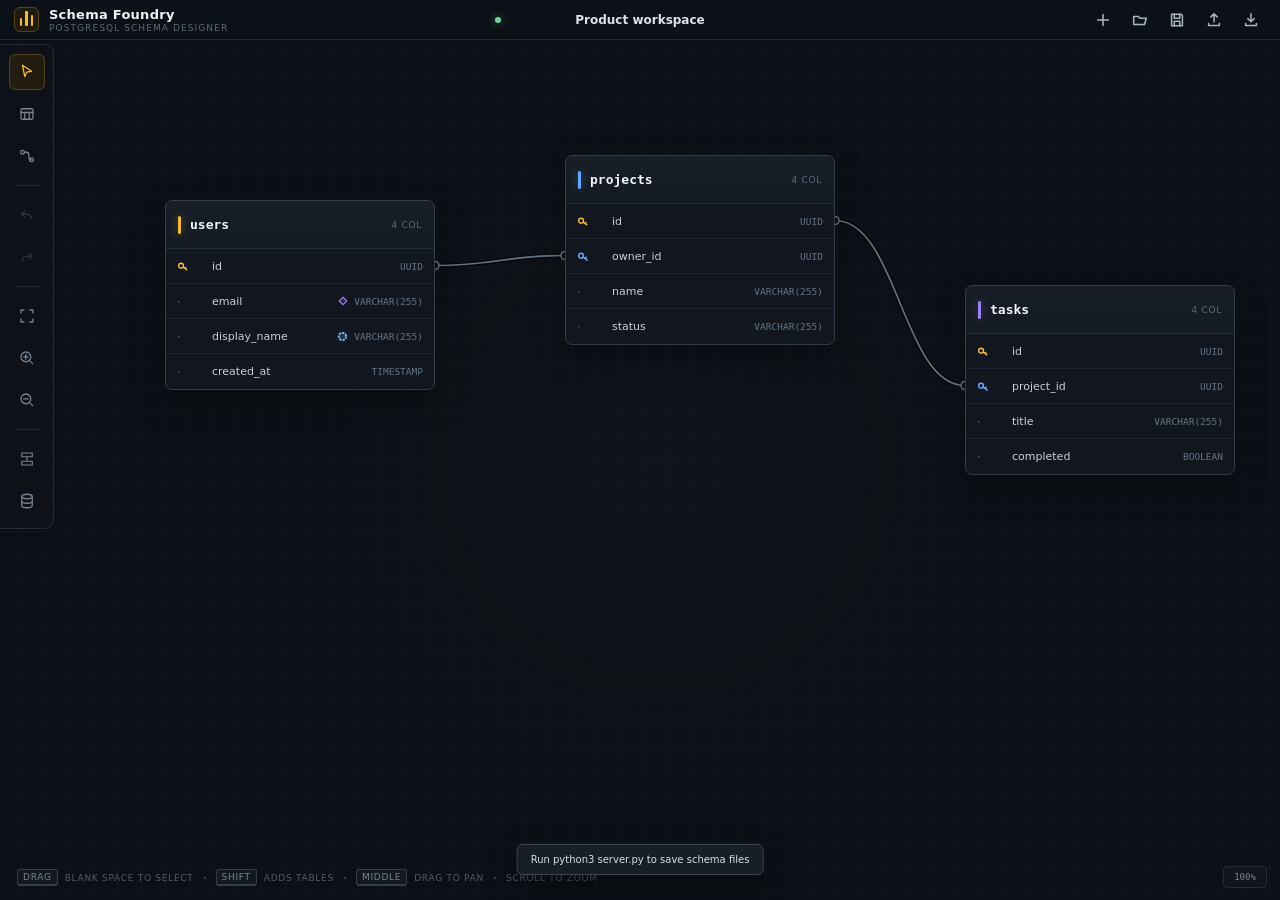
==== src/schema_foundry/web/index.html @ bc93dfc0 "Initial Schema Foundry release" ====
<!doctype html>
<html lang="en">
  <head>
    <meta charset="UTF-8" />
    <meta name="viewport" content="width=device-width, initial-scale=1.0" />
    <meta name="theme-color" content="#0d1117" />
    <title>Schema Foundry</title>
    <link rel="stylesheet" href="styles.css" />
  </head>
  <body class="app-hydrating">
    <div class="app-shell">
      <header class="topbar">
        <div class="topbar-leading">
          <div class="brand">
          <div class="brand-mark" aria-hidden="true">
            <span></span><span></span><span></span>
          </div>
          <div>
            <strong>Schema Foundry</strong>
            <span class="brand-subtitle">PostgreSQL schema designer</span>
          </div>
          </div>
        </div>

        <div class="project-title">
          <span class="status-dot" aria-hidden="true"></span>
          <input id="project-name" aria-label="Project name" value="Product workspace" />
          <span id="save-status">Loading files...</span>
        </div>

        <div class="top-actions">
          <button class="button button-ghost top-action-icon" id="new-design-button" type="button" data-tooltip="New design" data-tooltip-placement="bottom" aria-label="New design">
            <svg viewBox="0 0 20 20" aria-hidden="true"><path d="M10 4v12M4 10h12"/></svg>
          </button>
          <button class="button button-ghost top-action-icon" id="open-schema-button" type="button" data-tooltip="Open design" data-tooltip-placement="bottom" aria-label="Open design">
            <svg viewBox="0 0 20 20" aria-hidden="true"><path d="M3 6h5l2 2h7l-2 7H3Z"/></svg>
          </button>
          <button class="button button-ghost top-action-icon" id="save-schema-button" type="button" data-tooltip="Save design" data-tooltip-placement="bottom" aria-label="Save design">
            <svg viewBox="0 0 20 20" aria-hidden="true"><path d="M4 3.5h10.5L16 5v11.5H4Z"/><path d="M7 3.5V8h6V3.5M7 16.5v-5h6v5"/></svg>
          </button>
          <button class="button button-ghost top-action-icon" id="import-sql-button" type="button" data-tooltip="Upload SQL" data-tooltip-placement="bottom" aria-label="Upload SQL">
            <svg viewBox="0 0 20 20" aria-hidden="true"><path d="M10 12V3M6.5 6.5 10 3l3.5 3.5M4 14v2h12v-2"/></svg>
          </button>
          <details class="export-menu" id="export-menu">
            <summary class="button button-ghost top-action-icon" data-tooltip="Download design" data-tooltip-placement="bottom" aria-label="Download design">
              <svg viewBox="0 0 20 20" aria-hidden="true"><path d="M10 3v9M6.5 8.5 10 12l3.5-3.5M4 14v2h12v-2"/></svg>
            </summary>
            <div class="export-menu-options">
              <button id="export-json-button" type="button">Download JSON</button>
              <button id="export-sql-button" type="button">Download SQL</button>
            </div>
          </details>
        </div>
      </header>

      <main class="main-layout" id="main-layout">
        <aside class="tool-rail" aria-label="Diagram tools">
          <button class="rail-button active" id="select-tool" type="button" data-tooltip="Select and move" aria-label="Select and move">
            <svg viewBox="0 0 24 24" aria-hidden="true"><path d="m6 3 12 8-6.3 1.2L9 18Z" /></svg>
          </button>
          <button class="rail-button" id="add-table-button" type="button" data-tooltip="Add table" aria-label="Add table">
            <svg viewBox="0 0 24 24" aria-hidden="true"><rect x="4" y="5" width="16" height="14" rx="2"/><path d="M4 10h16M9 10v9M15 10v9"/></svg>
          </button>
          <button class="rail-button" id="relationship-tool" type="button" data-tooltip="Add relationship" aria-label="Add relationship">
            <svg viewBox="0 0 24 24" aria-hidden="true"><circle cx="6" cy="7" r="2.5"/><circle cx="18" cy="17" r="2.5"/><path d="M8.5 7h3a3 3 0 0 1 3 3v4a3 3 0 0 0 3 3"/></svg>
          </button>
          <div class="rail-divider"></div>
          <button class="rail-button" id="undo-button" type="button" data-tooltip="Undo (Ctrl/Cmd+Z)" aria-label="Undo" aria-keyshortcuts="Control+Z Meta+Z" disabled>
            <svg viewBox="0 0 24 24" aria-hidden="true"><path d="m9 7-4 4 4 4M5 11h7a6 6 0 0 1 6 6"/></svg>
          </button>
          <button class="rail-button" id="redo-button" type="button" data-tooltip="Redo (Ctrl/Cmd+Shift+Z)" aria-label="Redo" aria-keyshortcuts="Control+Shift+Z Meta+Shift+Z Control+Y Meta+Y" disabled>
            <svg viewBox="0 0 24 24" aria-hidden="true"><path d="m15 7 4 4-4 4M19 11h-7a6 6 0 0 0-6 6"/></svg>
          </button>
          <div class="rail-divider"></div>
          <button class="rail-button" id="fit-button" type="button" data-tooltip="Fit diagram" aria-label="Fit diagram">
            <svg viewBox="0 0 24 24" aria-hidden="true"><path d="M8 4H4v4M16 4h4v4M8 20H4v-4M16 20h4v-4"/></svg>
          </button>
          <button class="rail-button" id="zoom-in-button" type="button" data-tooltip="Zoom in" aria-label="Zoom in">
            <svg viewBox="0 0 24 24" aria-hidden="true"><circle cx="10.5" cy="10.5" r="6.5"/><path d="m15.5 15.5 4 4M10.5 7.5v6M7.5 10.5h6"/></svg>
          </button>
          <button class="rail-button" id="zoom-out-button" type="button" data-tooltip="Zoom out" aria-label="Zoom out">
            <svg viewBox="0 0 24 24" aria-hidden="true"><circle cx="10.5" cy="10.5" r="6.5"/><path d="m15.5 15.5 4 4M7.5 10.5h6"/></svg>
          </button>
          <div class="rail-divider"></div>
          <button class="rail-button" id="functions-button" type="button" data-tooltip="Manage functions" aria-label="Manage functions">
            <svg viewBox="0 0 24 24" aria-hidden="true"><path d="M5 4 19 4 19 9 5 9Z M5 15 19 15 19 20 5 20Z M12 9v6" stroke="currentColor" stroke-width="1.5" fill="none" stroke-linejoin="round"/></svg>
          </button>
          <button class="rail-button" id="postgres-button" type="button" data-tooltip="PostgreSQL sync" aria-label="PostgreSQL sync">
            <svg viewBox="0 0 24 24" aria-hidden="true"><ellipse cx="12" cy="6" rx="7" ry="3"/><path d="M5 6v6c0 1.7 3.1 3 7 3s7-1.3 7-3V6M5 12v6c0 1.7 3.1 3 7 3s7-1.3 7-3v-6"/></svg>
          </button>
        </aside>

        <section class="workspace" id="workspace" aria-label="Schema diagram canvas">
          <div class="canvas-grid"></div>
          <div class="selection-marquee" id="selection-marquee" hidden></div>
          <div class="relationship-banner" id="relationship-banner" hidden>
            <span class="banner-step">1</span>
            <span id="relationship-instruction">Select the foreign key column</span>
            <button id="cancel-relationship" type="button">Cancel</button>
          </div>
          <div class="database-drift-banner" id="database-drift-banner" hidden>
            <span class="status-dot" aria-hidden="true"></span>
            <span id="database-drift-message">PostgreSQL changed outside this design.</span>
            <button id="refresh-database-drift" type="button">Refresh design</button>
            <button id="dismiss-database-drift" type="button" aria-label="Dismiss database change notification">×</button>
          </div>
          <div class="stage" id="stage">
            <svg class="connections" id="connections" width="1" height="1" aria-hidden="true"></svg>
            <div id="tables-layer"></div>
          </div>
          <section class="table-data-panel" id="table-data-panel" aria-label="Table data and read-only SQL console" hidden>
            <section class="table-data-pane" id="table-data-pane">
              <header class="table-data-panel-head" id="table-data-panel-head">
                <button class="table-pane-heading" id="show-table-data-pane" type="button" aria-expanded="true">
                  <span class="eyebrow">Live PostgreSQL rows</span>
                  <strong id="table-data-panel-title">Table data</strong>
                </button>
                <div class="table-data-panel-actions">
                  <span id="table-data-count">0 rows</span>
                  <button id="refresh-table-data" data-action="refresh-table-data" type="button" data-tooltip="Refresh rows" aria-label="Refresh table rows">
                    <svg viewBox="0 0 20 20" aria-hidden="true"><path d="M15.5 7A6 6 0 1 0 16 12"/><path d="M15.5 3.5V7H12"/></svg>
                  </button>
                  <button id="maximize-table-data" type="button" data-tooltip="Maximize data tools" aria-label="Maximize data tools" aria-pressed="false">
                    <svg viewBox="0 0 20 20" aria-hidden="true"><path d="M8 4H4v4M12 4h4v4M12 16h4v-4M8 16H4v-4"/></svg>
                  </button>
                  <button id="minimize-table-data" type="button" data-tooltip="Minimize data tools" aria-label="Minimize data tools">
                    <svg class="minimize-data-icon" viewBox="0 0 20 20" aria-hidden="true"><path d="M5 10h10"/></svg>
                    <svg class="restore-inspector-icon" viewBox="0 0 20 20" aria-hidden="true"><path d="M14 3.5v13M11 7l-3 3 3 3"/></svg>
                  </button>
                </div>
              </header>
              <div class="table-data-pane-content" id="table-data-pane-content">
                <div class="table-data-warning" id="table-data-warning" hidden>No primary key; page order may change.</div>
                <div class="table-data-scroll" id="table-data-scroll" tabindex="0"></div>
              </div>
            </section>
            <section class="sql-console-pane" id="sql-console-pane">
              <button class="sql-console-bar" id="show-sql-console-pane" type="button" aria-expanded="false">
                <span><span class="eyebrow">Read-only workspace</span><strong>SQL console</strong></span>
                <span class="sql-console-bar-status" id="sql-console-status">SELECT · WITH · VALUES · TABLE · EXPLAIN</span>
              </button>
              <div class="sql-console-content" id="sql-console-content" hidden>
                <div class="sql-console-editor">
                  <textarea id="sql-console-input" spellcheck="false" aria-label="Read-only SQL query"></textarea>
                  <div class="sql-console-actions">
                    <span>Run with <kbd>Ctrl</kbd> + <kbd>Enter</kbd></span>
                    <button id="clear-sql-console" type="button">Clear</button>
                    <button class="button button-primary" id="run-sql-console" type="button">Run query</button>
                  </div>
                </div>
              </div>
            </section>
          </section>
          <div class="canvas-hint"><kbd>Drag</kbd> blank space to select <span></span> <kbd>Shift</kbd> adds tables <span></span> <kbd>Middle</kbd> drag to pan <span></span> Scroll to zoom</div>
          <div class="zoom-display" id="zoom-display">100%</div>
        </section>

        <aside class="inspector" id="inspector">
          <div class="inspector-empty" id="inspector-empty">
            <div class="empty-glyph">
              <svg viewBox="0 0 48 48" aria-hidden="true"><rect x="7" y="8" width="34" height="31" rx="4"/><path d="M7 18h34M17 18v21M30 18v21"/></svg>
            </div>
            <h2>Nothing selected</h2>
            <p>Select a table to edit its name, columns, keys, and constraints.</p>
            <dl class="schema-stats" id="schema-stats"></dl>
          </div>
          <div class="inspector-content" id="inspector-content" hidden></div>
        </aside>
      </main>
    </div>

    <dialog id="table-dialog">
      <form method="dialog" id="table-form">
        <div class="dialog-icon">
          <svg viewBox="0 0 24 24" aria-hidden="true"><rect x="4" y="5" width="16" height="14" rx="2"/><path d="M4 10h16M9 10v9M15 10v9"/></svg>
        </div>
        <div class="dialog-copy">
          <span class="eyebrow">New entity</span>
          <h2>Create a table</h2>
          <p>Give the table a unique, descriptive name.</p>
        </div>
        <label for="table-name-input">Table name</label>
        <input id="table-name-input" name="tableName" placeholder="e.g. invoices" autocomplete="off" required />
        <div class="dialog-actions">
          <button class="button button-ghost" value="cancel" type="button" id="cancel-table-dialog">Cancel</button>
          <button class="button button-primary" value="default" type="submit">Create table</button>
        </div>
      </form>
    </dialog>

    <dialog id="relationship-editor-dialog">
      <form method="dialog" id="relationship-editor-form" class="relationship-editor-form">
        <div class="dialog-copy relationship-editor-heading">
          <span class="eyebrow">Foreign key</span>
          <h2 id="relationship-editor-title">Edit relationship</h2>
          <p id="relationship-editor-tables"></p>
        </div>
        <label for="relationship-editor-name">Constraint name</label>
        <input id="relationship-editor-name" maxlength="63" autocomplete="off" required />
        <div class="relationship-pairs-heading">
          <span>Ordered column pairs</span>
          <span>Foreign key → referenced key</span>
        </div>
        <div id="relationship-editor-pairs" class="relationship-editor-pairs"></div>
        <button class="add-column relationship-add-pair" id="relationship-add-pair" type="button">+ Add column pair</button>
        <p class="relationship-editor-status" id="relationship-editor-status"></p>
        <div class="dialog-actions">
          <button class="button button-ghost" type="button" id="cancel-relationship-editor">Cancel</button>
          <button class="button button-danger push-left" type="button" id="delete-relationship-editor">Delete</button>
          <button class="button button-primary" type="submit">Save relationship</button>
        </div>
      </form>
    </dialog>

    <dialog id="schema-dialog" class="schema-dialog">
      <div class="schema-dialog-panel">
        <header class="schema-dialog-head">
          <div>
            <span class="eyebrow">Local workspace</span>
            <h2>Open a schema</h2>
            <p>Your schemas are stored as JSON files in the configured schema directory.</p>
          </div>
          <button class="dialog-close" id="close-schema-dialog" type="button" aria-label="Close">×</button>
        </header>
        <div class="schema-library" id="schema-library"></div>
        <footer class="schema-dialog-footer">
          <span id="schema-library-count"></span>
          <button class="button button-primary" id="new-schema-from-dialog" type="button">+ New schema</button>
        </footer>
      </div>
    </dialog>

    <dialog id="functions-dialog" class="schema-dialog">
      <div class="schema-dialog-panel functions-dialog-panel">
        <header class="schema-dialog-head">
          <div>
            <span class="eyebrow">Database functions</span>
            <h2>Functions</h2>
            <p>Define stored procedures and functions for this schema.</p>
          </div>
          <button class="dialog-close" id="close-functions-dialog" type="button" aria-label="Close">×</button>
        </header>
        <div class="functions-list" id="functions-list"></div>
        <footer class="schema-dialog-footer">
          <span id="functions-count"></span>
          <button class="button button-primary" id="add-function-button" type="button">+ Add function</button>
        </footer>
      </div>
    </dialog>

    <dialog id="function-editor-dialog">
      <form method="dialog" id="function-editor-form">
        <div class="dialog-icon">
          <svg viewBox="0 0 24 24" aria-hidden="true"><path d="M5 4h14v5H5ZM5 15h14v5H5ZM12 9v6" stroke="currentColor" stroke-width="1.5" fill="none"/></svg>
        </div>
        <div class="dialog-copy">
          <span class="eyebrow">Edit function</span>
          <h2 id="function-editor-title">New function</h2>
        </div>
        <label for="function-definition-input">Function body (raw SQL)</label>
        <textarea id="function-definition-input" name="functionDefinition" placeholder="CREATE OR REPLACE FUNCTION&#10;  your_function_name(param1 TYPE, ...)&#10;RETURNS TYPE&#10;LANGUAGE plpgsql&#10;AS $$&#10;BEGIN&#10;  -- your logic&#10;END;&#10;$$;" rows="16" required></textarea>
        <div class="dialog-actions">
          <button class="button button-ghost" value="cancel" type="button" id="cancel-function-editor">Cancel</button>
          <button class="button button-danger" value="delete" type="button" id="delete-function-button" style="margin-right:auto">Delete</button>
          <button class="button button-primary" value="default" type="submit">Save function</button>
        </div>
      </form>
    </dialog>

    <dialog id="postgres-dialog" class="schema-dialog">
      <div class="schema-dialog-panel postgres-dialog-panel">
        <header class="schema-dialog-head">
          <div>
            <span class="eyebrow">Live database</span>
            <h2>PostgreSQL</h2>
            <p>Import a namespace, review changes, then apply them transactionally.</p>
          </div>
          <button class="dialog-close" id="close-postgres-dialog" type="button" aria-label="Close">×</button>
        </header>
        <div class="postgres-status" id="postgres-status" hidden></div>
        <div class="postgres-profiles" id="postgres-profiles-list"></div>
        <div class="postgres-target">
          <label for="postgres-namespace-select">PostgreSQL namespace</label>
          <select id="postgres-namespace-select" disabled><option value="">Select a connection first</option></select>
          <button class="button button-ghost" id="postgres-refresh-button" type="button" disabled>Refresh</button>
        </div>
        <div class="postgres-catalog-summary" id="postgres-catalog-summary" hidden></div>
        <footer class="postgres-dialog-footer">
          <button class="button button-ghost" id="add-postgres-profile-button" type="button">+ Connection</button>
          <div>
            <button class="button button-ghost" id="postgres-objects-button" type="button" disabled>Objects</button>
            <button class="button button-ghost" id="postgres-import-button" type="button" disabled>Import</button>
            <button class="button button-primary" id="postgres-preview-button" type="button" disabled>Preview migration</button>
          </div>
        </footer>
      </div>
    </dialog>

    <dialog id="postgres-profile-dialog">
      <form method="dialog" id="postgres-profile-form" class="postgres-profile-form">
        <div class="dialog-copy postgres-form-title">
          <span class="eyebrow">Server-side profile</span>
          <h2 id="postgres-profile-title">New connection</h2>
          <p>Credentials are stored locally with owner-only permissions and never returned to the browser.</p>
        </div>
        <label for="postgres-profile-name">Profile name</label>
        <input id="postgres-profile-name" autocomplete="off" required placeholder="Development" />
        <div class="postgres-form-row">
          <label>Host<input id="postgres-profile-host" autocomplete="off" required value="127.0.0.1" /></label>
          <label>Port<input id="postgres-profile-port" type="number" min="1" max="65535" required value="5432" /></label>
        </div>
        <div class="postgres-form-row">
          <label>Database<input id="postgres-profile-database" autocomplete="off" required /></label>
          <label>User<input id="postgres-profile-user" autocomplete="username" required /></label>
        </div>
        <label for="postgres-profile-password">Password</label>
        <input id="postgres-profile-password" type="password" autocomplete="current-password" placeholder="Leave blank to keep the stored password" />
        <div class="postgres-form-row">
          <label>SSL mode<select id="postgres-profile-sslmode"><option>prefer</option><option>require</option><option>verify-ca</option><option>verify-full</option><option>disable</option><option>allow</option></select></label>
          <label>Timeout (seconds)<input id="postgres-profile-timeout" type="number" min="1" max="120" value="10" /></label>
        </div>
        <div class="postgres-status" id="postgres-profile-status" hidden></div>
        <div class="dialog-actions">
          <button class="button button-ghost" type="button" id="cancel-postgres-profile">Cancel</button>
          <button class="button button-ghost" type="button" id="test-postgres-profile">Save &amp; test</button>
          <button class="button button-primary" type="submit">Save connection</button>
        </div>
      </form>
    </dialog>

    <dialog id="database-objects-dialog" class="schema-dialog">
      <div class="schema-dialog-panel functions-dialog-panel">
        <header class="schema-dialog-head">
          <div>
            <span class="eyebrow">PostgreSQL definitions</span>
            <h2>Database objects</h2>
            <p>Manage checks, indexes, views, and triggers as reviewed SQL definitions.</p>
          </div>
          <button class="dialog-close" id="close-database-objects" type="button" aria-label="Close">×</button>
        </header>
        <div class="database-objects-list" id="database-objects-list"></div>
        <footer class="schema-dialog-footer">
          <span id="database-objects-count"></span>
          <button class="button button-primary" id="add-database-object" type="button">+ Add object</button>
        </footer>
      </div>
    </dialog>

    <dialog id="database-object-editor-dialog">
      <form method="dialog" id="database-object-editor-form" class="database-object-editor-form">
        <div class="dialog-copy postgres-form-title">
          <span class="eyebrow">Raw PostgreSQL definition</span>
          <h2 id="database-object-editor-title">New object</h2>
        </div>
        <div class="postgres-form-row">
          <label>Object type<select id="database-object-type"><option value="check">Check constraint</option><option value="index">Index</option><option value="view">View</option><option value="materialized-view">Materialized view</option><option value="trigger">Trigger</option></select></label>
          <label>Table<select id="database-object-table"></select></label>
        </div>
        <label for="database-object-name">Object name</label>
        <input id="database-object-name" required autocomplete="off" />
        <label for="database-object-definition">SQL definition</label>
        <textarea id="database-object-definition" rows="14" wrap="soft" required spellcheck="false"></textarea>
        <div class="dialog-actions">
          <button class="button button-ghost" type="button" id="cancel-database-object">Cancel</button>
          <button class="button button-danger push-left" type="button" id="delete-database-object">Delete</button>
          <button class="button button-primary" type="submit">Save object</button>
        </div>
      </form>
    </dialog>

    <dialog id="migration-dialog" class="schema-dialog">
      <div class="schema-dialog-panel migration-dialog-panel">
        <header class="schema-dialog-head">
          <div>
            <span class="eyebrow">Reviewed database change</span>
            <h2>Migration preview</h2>
            <p id="migration-target"></p>
          </div>
          <button class="dialog-close" id="close-migration-dialog" type="button" aria-label="Close">×</button>
        </header>
        <div class="migration-summary" id="migration-summary"></div>
        <div class="migration-warnings" id="migration-warnings" hidden></div>
        <textarea class="migration-sql" id="migration-sql" readonly spellcheck="false"></textarea>
        <label class="destructive-confirmation" id="destructive-confirmation" hidden><input id="confirm-destructive" type="checkbox" /> I reviewed and approve destructive operations</label>
        <footer class="postgres-dialog-footer">
          <label class="check-option"><input id="include-destructive" type="checkbox" /> Include destructive changes</label>
          <div>
            <button class="button button-ghost" id="refresh-migration-preview" type="button">Refresh</button>
            <button class="button button-primary" id="apply-migration" type="button">Apply migration</button>
          </div>
        </footer>
      </div>
    </dialog>

    <input id="sql-file-input" type="file" accept=".sql,text/sql,application/sql,text/plain" hidden />
    <div class="object-icon-menu" id="object-icon-menu" role="menu" hidden></div>
    <div class="app-tooltip" id="app-tooltip" role="tooltip" hidden></div>
    <div class="toast" id="toast" role="status" aria-live="polite"></div>
    <script src="app.js"></script>
  </body>
</html>
---- src/schema_foundry/web/styles.css ----
:root {
  color-scheme: dark;
  --bg: #0b0e13;
  --panel: #11151c;
  --panel-2: #151a22;
  --line: #252c37;
  --line-strong: #343d4b;
  --text: #eef2f6;
  --muted: #8792a2;
  --faint: #5d6878;
  --accent: #f4b942;
  --accent-bright: #ffd36a;
  --accent-ink: #211703;
  --danger: #f36b74;
  --blue: #65a9ff;
  --card-width: 270px;
  --pane-header-height: 48px;
  font-family: Inter, ui-sans-serif, system-ui, -apple-system, BlinkMacSystemFont, "Segoe UI", sans-serif;
}

* { box-sizing: border-box; }

html, body { height: 100%; margin: 0; overflow: hidden; }

body { background: var(--bg); color: var(--text); }

button, input, select { font: inherit; }
button { color: inherit; }

.app-shell { display: grid; grid-template-rows: 40px minmax(0, 1fr); height: 100%; }

.topbar {
  position: relative;
  z-index: 20;
  display: grid;
  grid-template-columns: minmax(0, 1fr) minmax(180px, 300px) minmax(0, 1fr);
  gap: 14px;
  align-items: center;
  border-bottom: 1px solid var(--line);
  background: rgba(13, 17, 23, .96);
  padding: 0 14px;
}

.brand { display: flex; min-width: 0; align-items: center; justify-self: start; gap: 10px; }
.topbar-leading { display: flex; min-width: 0; align-items: center; justify-self: start; }
.brand strong { display: block; font-size: 13px; letter-spacing: .02em; }
.brand-subtitle { display: block; margin-top: 1px; color: var(--faint); font-size: 9px; text-transform: uppercase; letter-spacing: .12em; }
.brand-mark { display: flex; align-items: end; gap: 3px; width: 25px; height: 25px; padding: 5px; border: 1px solid #55441f; background: #211b0f; border-radius: 6px; }
.brand-mark span { display: block; width: 4px; background: var(--accent); border-radius: 1px; }
.brand-mark span:nth-child(1) { height: 8px; }
.brand-mark span:nth-child(2) { height: 15px; }
.brand-mark span:nth-child(3) { height: 11px; }

.project-title { position: relative; justify-self: stretch; display: flex; min-width: 0; max-width: 100%; align-items: center; justify-content: center; overflow: hidden; }
.project-title input { width: 100%; min-width: 70px; max-width: 100%; padding: 4px 7px; color: #dce3ea; text-align: center; border: 1px solid transparent; border-radius: 5px; background: transparent; font-size: 12px; font-weight: 650; }
.project-title input:hover, .project-title input:focus { outline: 0; border-color: var(--line-strong); background: var(--panel-2); }
.project-title > .status-dot { position: absolute; left: 5px; z-index: 1; }
.project-title #save-status { display: none; }
.status-dot { width: 6px; height: 6px; border-radius: 50%; background: #71d49a; box-shadow: 0 0 8px rgba(113, 212, 154, .5); }

.top-actions { display: flex; min-width: 0; justify-self: end; justify-content: flex-end; gap: 6px; white-space: nowrap; }
.button { min-height: 30px; padding: 0 11px; border-radius: 6px; border: 1px solid var(--line-strong); background: var(--panel-2); font-size: 11px; font-weight: 650; cursor: pointer; transition: border-color .15s, background .15s, transform .15s; }
.button:hover { border-color: #505b6a; background: #1a2029; }
.button:active { transform: translateY(1px); }
.button:disabled { opacity: .4; cursor: not-allowed; transform: none; }
.button-primary { color: var(--accent-ink); border-color: var(--accent); background: var(--accent); }
.button-primary:hover { border-color: var(--accent-bright); background: var(--accent-bright); }
.button-ghost { background: transparent; }
.top-action-icon { display: grid; place-items: center; width: 31px; min-width: 31px; height: 31px; min-height: 31px; padding: 0; color: #aab4c1; border-color: transparent; }
.top-action-icon:hover { color: var(--text); border-color: var(--line-strong); }
.top-action-icon svg { width: 18px; fill: none; stroke: currentColor; stroke-width: 1.7; stroke-linecap: round; stroke-linejoin: round; }
.export-menu { position: relative; }
.export-menu[open] summary { color: var(--accent); border-color: #55451f; background: #231d11; }
.export-menu summary { list-style: none; }
.export-menu summary::-webkit-details-marker { display: none; }
.export-menu-options { position: absolute; z-index: 60; top: calc(100% + 7px); right: 0; display: grid; width: 132px; overflow: hidden; padding: 4px; border: 1px solid var(--line-strong); border-radius: 6px; background: #151a22; box-shadow: 0 14px 36px rgba(0, 0, 0, .48); }
.export-menu:not([open]) .export-menu-options { display: none; }
.export-menu-options button { padding: 8px 9px; border: 0; border-radius: 4px; color: #cbd3dd; text-align: left; background: transparent; font-size: 10px; cursor: pointer; }
.export-menu-options button:hover, .export-menu-options button:focus-visible { outline: 0; color: var(--accent); background: #211b0f; }

.main-layout { position: relative; min-height: 0; overflow: hidden; }
.main-layout.inspector-collapsed .inspector { visibility: hidden; opacity: 0; pointer-events: none; transform: translate3d(100%, 0, 0); transition: visibility 0s .26s, opacity .22s ease-out, transform .26s cubic-bezier(.22, 1, .36, 1); }

.tool-rail { position: absolute; z-index: 10; top: 0; left: 0; display: flex; width: 54px; flex-direction: column; align-items: center; gap: 6px; margin-top: 4px; padding: 9px 0; border: 1px solid var(--line); border-left: 0; border-radius: 0 9px 9px 0; background: #0e1218; }
.rail-button { position: relative; display: grid; place-items: center; width: 36px; height: 36px; padding: 0; border: 1px solid transparent; border-radius: 6px; background: transparent; cursor: pointer; color: #778393; }
.rail-button svg { width: 18px; fill: none; stroke: currentColor; stroke-width: 1.7; stroke-linecap: round; stroke-linejoin: round; }
.rail-button:hover { color: var(--text); background: var(--panel-2); }
.rail-button.active { color: var(--accent); border-color: #55451f; background: #231d11; }
.rail-button:disabled { opacity: .3; cursor: not-allowed; }
.rail-button:disabled:hover { color: #778393; background: transparent; }
.rail-divider { width: 24px; height: 1px; margin: 5px 0; background: var(--line); }

.app-tooltip { position: fixed; z-index: 1000; width: max-content; max-width: min(260px, calc(100vw - 16px)); padding: 5px 8px; pointer-events: none; opacity: 0; border: 1px solid var(--line); border-radius: 4px; color: #cdd5df; background: #171c24; box-shadow: 0 5px 16px rgba(0, 0, 0, .28); font-size: 10px; line-height: 1.35; white-space: normal; transition: opacity .15s, transform .15s; }
.app-tooltip[data-placement="right"] { transform: translateX(-4px); }
.app-tooltip[data-placement="left"] { transform: translateX(4px); }
.app-tooltip[data-placement="top"] { transform: translateY(4px); }
.app-tooltip[data-placement="bottom"] { transform: translateY(-4px); }
.app-tooltip.visible { opacity: 1; transform: translate(0); }
.app-tooltip[hidden] { display: none; }

.workspace { position: absolute; inset: 0; overflow: hidden; background: #0c1016; cursor: default; touch-action: none; }
.workspace.panning { cursor: grabbing; }
.workspace.selecting { cursor: crosshair; }
.selection-marquee { position: absolute; z-index: 9; pointer-events: none; border: 1px solid rgba(101, 169, 255, .9); border-radius: 3px; background: rgba(101, 169, 255, .12); box-shadow: 0 0 0 1px rgba(101, 169, 255, .08) inset, 0 0 18px rgba(101, 169, 255, .1); }
.selection-marquee[hidden] { display: none; }
.workspace.relation-mode .table-column { cursor: crosshair; }
.canvas-grid { position: absolute; inset: 0; pointer-events: none; background-image: linear-gradient(rgba(91, 106, 124, .065) 1px, transparent 1px), linear-gradient(90deg, rgba(91, 106, 124, .065) 1px, transparent 1px), radial-gradient(circle at 48% 45%, rgba(48, 64, 82, .08), transparent 42%); background-size: 24px 24px, 24px 24px, 100% 100%; }
.stage { position: absolute; width: 1px; height: 1px; overflow: visible; transform-origin: 0 0; will-change: transform; }
.connections { position: absolute; inset: 0; overflow: visible; pointer-events: none; }
.workspace.panning .connections { visibility: hidden; }
.workspace.zooming .connections { visibility: hidden; }
.workspace.table-dragging .connections { opacity: .16; }
.connection-shadow { fill: none; stroke: #080a0e; stroke-width: 5; }
.connection-hit { fill: none; stroke: transparent; stroke-width: 14; pointer-events: stroke; cursor: context-menu; vector-effect: non-scaling-stroke; }
.connection-line { fill: none; stroke: #667383; stroke-width: 1.6; transition: stroke .15s, stroke-width .15s; }
.connection-hit:hover + .connection-line { stroke: #8a96a5; stroke-width: 2; filter: none; }
.connection-line.selected { stroke: var(--accent); stroke-width: 2.4; filter: drop-shadow(0 0 3px rgba(244, 185, 66, .45)); }
.connection-dot { fill: #0c1016; stroke: #667383; stroke-width: 1.6; transition: fill .15s, stroke .15s; }
.connection-dot.selected { fill: #30230b; stroke: var(--accent); stroke-width: 2; }

.table-card { position: absolute; width: var(--card-width); border: 1px solid #343c48; border-radius: 7px; background: #12171f; box-shadow: 0 14px 32px rgba(0, 0, 0, .28), 0 1px 0 rgba(255,255,255,.025) inset; overflow: hidden; user-select: none; transition: border-color .15s, box-shadow .15s; }
.table-card.dragging { z-index: 8; will-change: transform; box-shadow: 0 8px 18px rgba(0, 0, 0, .2); }
.table-card:hover { border-color: #46515f; }
.table-card.selected { border-color: var(--table-color, var(--accent)); box-shadow: 0 0 0 1px color-mix(in srgb, var(--table-color, var(--accent)) 28%, transparent), 0 18px 38px rgba(0,0,0,.34); }
.table-header { display: flex; align-items: center; gap: 9px; min-height: 48px; padding: 0 12px; border-bottom: 1px solid var(--line); background: linear-gradient(180deg, #181e27, #141a22); cursor: grab; }
.table-header:active { cursor: grabbing; }
.table-accent { width: 3px; height: 18px; border-radius: 2px; background: var(--table-color, var(--accent)); box-shadow: 0 0 10px color-mix(in srgb, var(--table-color, var(--accent)) 45%, transparent); }
.table-name { min-width: 0; flex: 1; color: #f2f4f7; font-family: ui-monospace, SFMono-Regular, Menlo, Consolas, monospace; font-size: 13px; font-weight: 700; overflow: hidden; text-overflow: ellipsis; white-space: nowrap; }
.table-count { color: var(--faint); font-size: 9px; text-transform: uppercase; letter-spacing: .08em; }
.table-column { position: relative; display: grid; grid-template-columns: 32px minmax(0, 1fr) auto auto; align-items: center; column-gap: 3px; min-height: 35px; padding: 0 11px; border-bottom: 1px solid #1e252e; font-size: 11px; }
.table-column:last-child { border-bottom: 0; }
.table-column:hover { background: #171d25; }
.table-column.relation-source { background: #2a2415; box-shadow: inset 3px 0 var(--accent); }
.key-badge { display: flex; align-items: center; gap: 1px; width: 32px; height: 16px; color: #687585; }
.key-badge svg { width: 13px; fill: none; stroke: currentColor; stroke-width: 1.7; }
.key-badge.primary { color: var(--accent); }
.column-name { min-width: 0; color: #c8d0da; overflow: hidden; text-overflow: ellipsis; white-space: nowrap; }
.column-constraints { display: flex; align-items: center; gap: 2px; min-width: 0; }
.constraint-icon { width: 10px; height: 10px; fill: none; stroke-width: 1.35; }
.nullable-icon { width: 11px; height: 11px; fill: rgba(101, 169, 255, .12); stroke: #9ac5ff; stroke-width: 1.8; stroke-dasharray: 2.4 1.2; filter: drop-shadow(0 0 2px rgba(101, 169, 255, .35)); }
.unique-icon { fill: rgba(155, 130, 244, .13); stroke: #9b82f4; }
.check-constraint-icon { display: inline-flex; align-items: center; gap: 1px; color: #59c894; }
.check-constraint-icon .constraint-icon { display: block; width: 11px; height: 11px; fill: rgba(89, 200, 148, .08); stroke: currentColor; stroke-width: 1.35; stroke-linecap: round; stroke-linejoin: round; }
.check-multi-count { color: #59c894; font-size: 7px; font-weight: 600; line-height: 1; }
.foreign-key-icon, .composite-foreign-key-icon { position: relative; display: inline-flex; align-items: center; }
.foreign-key-icon { color: #65a9ff; }
.composite-foreign-key-icon { color: #9b82f4; }
.foreign-key-icon .constraint-icon, .composite-foreign-key-icon .constraint-icon { display: block; width: 13px; height: 13px; fill: none; stroke: currentColor; stroke-width: 1.7; stroke-linecap: round; stroke-linejoin: round; }
.composite-foreign-key-icon .constraint-icon { width: 17px; height: 14px; }
.foreign-key-count { position: absolute; top: -4px; right: -3px; padding: 0 1px; border-radius: 2px; color: currentColor; background: #12171f; font-size: 6px; font-weight: 700; line-height: 1; }
.database-object-icon { cursor: context-menu; }
.column-type { margin-left: 3px; color: #667384; font-family: ui-monospace, SFMono-Regular, Menlo, monospace; font-size: 9.5px; text-transform: uppercase; }
.column-port { position: absolute; right: -5px; width: 9px; height: 9px; border: 2px solid #12171f; border-radius: 50%; background: #586575; opacity: 0; transition: opacity .15s, background .15s; }
.table-column:hover .column-port, .relation-mode .column-port { opacity: 1; }
.relation-mode .table-column:hover .column-port { background: var(--accent); }

.relationship-banner { position: absolute; z-index: 12; top: 18px; left: 50%; display: flex; align-items: center; gap: 10px; transform: translateX(-50%); padding: 8px 9px 8px 10px; border: 1px solid #5d4a21; border-radius: 7px; background: rgba(32, 27, 17, .96); box-shadow: 0 12px 32px rgba(0,0,0,.35); color: #e8e0d0; font-size: 11px; }
.relationship-banner[hidden] { display: none; }
.banner-step { display: grid; place-items: center; width: 20px; height: 20px; border-radius: 50%; color: var(--accent-ink); background: var(--accent); font-weight: 800; }
.relationship-banner button { margin-left: 6px; padding: 4px 7px; border: 0; border-radius: 4px; color: #aeb7c2; background: #30343a; font-size: 10px; cursor: pointer; }
.database-drift-banner { position: absolute; z-index: 11; top: 18px; right: 18px; display: flex; align-items: center; gap: 9px; max-width: calc(100% - 36px); padding: 8px 9px 8px 11px; border: 1px solid #315a78; border-radius: 7px; color: #b9d8ef; background: rgba(15, 30, 42, .96); box-shadow: 0 12px 32px rgba(0,0,0,.35); font-size: 10px; }
.database-drift-banner[hidden] { display: none; }
.database-drift-banner .status-dot { background: var(--blue); box-shadow: 0 0 8px rgba(101, 169, 255, .55); }
.database-drift-banner button { padding: 4px 7px; border: 1px solid #3d6078; border-radius: 4px; color: #cbe6f8; background: #172c3a; font-size: 9px; cursor: pointer; }
.database-drift-banner button:last-child { padding: 1px 5px; border: 0; color: #7494aa; background: transparent; font-size: 15px; }
.canvas-hint { position: absolute; left: 17px; bottom: 14px; display: flex; align-items: center; gap: 7px; color: #505b69; font-size: 9px; text-transform: uppercase; letter-spacing: .08em; }
.canvas-hint kbd { padding: 2px 5px; border: 1px solid #343c47; border-bottom-width: 2px; border-radius: 3px; color: #788493; background: #141920; font-family: inherit; }
.canvas-hint span { width: 2px; height: 2px; margin: 0 3px; border-radius: 50%; background: #46515e; }
.zoom-display { position: absolute; right: 13px; bottom: 12px; min-width: 44px; padding: 5px 7px; border: 1px solid var(--line); border-radius: 4px; color: #7c8795; background: rgba(17, 21, 28, .9); text-align: center; font: 9px ui-monospace, monospace; }

.inspector { position: absolute; z-index: 20; top: 4px; right: 0; width: 340px; height: calc(100% - 11px); min-width: 0; overflow-x: hidden; overflow-y: auto; visibility: visible; opacity: 1; transform: translate3d(0, 0, 0); border: 1px solid var(--line); border-right: 0; border-radius: 9px 0 0 9px; background: #10141a; box-shadow: -18px 0 40px rgba(0, 0, 0, .28); transition: width .3s cubic-bezier(.22, 1, .36, 1), height .3s cubic-bezier(.22, 1, .36, 1), visibility 0s, opacity .22s ease-out, transform .26s cubic-bezier(.22, 1, .36, 1); }
.app-hydrating .inspector { visibility: hidden; opacity: 0; transform: translate3d(100%, 0, 0); transition: none; }
.inspector { scrollbar-width: thin; scrollbar-color: #46515f #0d1218; scrollbar-gutter: stable; }
.inspector::-webkit-scrollbar { width: 8px; }
.inspector::-webkit-scrollbar-track { background: #0d1218; }
.inspector::-webkit-scrollbar-thumb { min-height: 32px; border: 2px solid #0d1218; border-radius: 999px; background: #46515f; }
.inspector::-webkit-scrollbar-thumb:hover { background: #596676; }
.inspector::-webkit-scrollbar-button:single-button { display: block; width: 8px; height: 8px; background-color: #0d1218; background-position: center; background-repeat: no-repeat; background-size: 5px 5px; }
.inspector::-webkit-scrollbar-button:single-button:vertical:decrement { background-image: url("data:image/svg+xml,%3Csvg xmlns='http://www.w3.org/2000/svg' viewBox='0 0 8 8'%3E%3Cpath d='m1.5 5.5 2.5-3 2.5 3' fill='none' stroke='%236f7a88' stroke-width='1.3' stroke-linecap='round' stroke-linejoin='round'/%3E%3C/svg%3E"); }
.inspector::-webkit-scrollbar-button:single-button:vertical:increment { background-image: url("data:image/svg+xml,%3Csvg xmlns='http://www.w3.org/2000/svg' viewBox='0 0 8 8'%3E%3Cpath d='m1.5 2.5 2.5 3 2.5-3' fill='none' stroke='%236f7a88' stroke-width='1.3' stroke-linecap='round' stroke-linejoin='round'/%3E%3C/svg%3E"); }
.main-layout.data-view-maximized .inspector, .main-layout.inspector-dismissed .inspector { visibility: hidden; opacity: 0; pointer-events: none; transform: translate3d(100%, 0, 0); transition: visibility 0s .26s, opacity .22s ease-out, transform .26s cubic-bezier(.22, 1, .36, 1); }
.main-layout.inspector-content-collapsed .inspector { height: calc(var(--pane-header-height) + 2px); overflow-x: hidden; overflow-y: scroll; scrollbar-color: transparent transparent; }
.main-layout.inspector-content-collapsed .inspector::-webkit-scrollbar-track, .main-layout.inspector-content-collapsed .inspector::-webkit-scrollbar-thumb, .main-layout.inspector-content-collapsed .inspector::-webkit-scrollbar-button { border-color: transparent; background-color: transparent; background-image: none; }
.main-layout.inspector-content-collapsed .inspector:hover, .main-layout.inspector-content-collapsed .inspector:focus-within { scrollbar-color: transparent #171d25; }
.main-layout.inspector-content-collapsed .inspector:hover .inspector-head, .main-layout.inspector-content-collapsed .inspector:focus-within .inspector-head { background: #171d25; }
.main-layout.inspector-content-collapsed .inspector:hover::-webkit-scrollbar-track, .main-layout.inspector-content-collapsed .inspector:hover::-webkit-scrollbar-button, .main-layout.inspector-content-collapsed .inspector:focus-within::-webkit-scrollbar-track, .main-layout.inspector-content-collapsed .inspector:focus-within::-webkit-scrollbar-button { background-color: #171d25; }
.main-layout.inspector-content-expanding .inspector { overflow: hidden; }
.inspector-empty, .inspector-content { opacity: 1; transition: opacity .14s ease; }
.inspector-empty { padding: 44px 25px; text-align: center; }
.empty-glyph { display: grid; place-items: center; width: 58px; height: 58px; margin: 0 auto 17px; border: 1px solid #2a323e; border-radius: 15px; color: #515e6d; background: #151a21; }
.empty-glyph svg { width: 30px; fill: none; stroke: currentColor; stroke-width: 1.5; }
.inspector h2 { margin: 0; color: #dce2e9; font-size: 14px; }
.inspector-empty p { max-width: 230px; margin: 9px auto 26px; color: #687484; font-size: 11px; line-height: 1.55; }
.schema-stats { display: grid; grid-template-columns: repeat(4, 1fr); margin: 0; padding: 14px 0; border-top: 1px solid var(--line); border-bottom: 1px solid var(--line); }
.schema-stats div { border-right: 1px solid var(--line); }
.schema-stats div:last-child { border: 0; }
.schema-stats dt { color: #566170; font-size: 8px; text-transform: uppercase; letter-spacing: .1em; }
.schema-stats dd { margin: 5px 0 0; color: #c2cad4; font: 15px ui-monospace, monospace; }

.inspector-content { min-width: 0; padding-bottom: 24px; }
.inspector-head { position: sticky; z-index: 6; top: 0; display: grid; grid-template-columns: minmax(0, 1fr) auto; grid-template-rows: auto auto; align-content: center; gap: 1px 9px; width: 100%; min-width: 0; height: var(--pane-header-height); padding: 5px 10px 5px 14px; border-bottom: 1px solid var(--line); background: #10141a; box-shadow: 0 7px 14px rgba(7, 10, 14, .18); cursor: pointer; transition: background .15s, box-shadow .15s; }
.inspector-head:hover, .inspector-head:focus-within { background: #171d25; }
.inspector-head-toggle { position: absolute; z-index: 0; inset: 0; padding: 0; border: 0; outline: 0; background: transparent; cursor: pointer; }
.inspector-head:has(.inspector-head-toggle:focus-visible) { box-shadow: inset 0 0 0 1px #80682e; }
.inspector-head-top, .inspector-head h2 { position: relative; z-index: 1; }
.inspector-head-top { display: contents; }
.inspector-head-top .eyebrow { grid-column: 1; grid-row: 1; min-width: 0; margin: 0; }
.eyebrow { display: block; margin-bottom: 6px; color: var(--faint); font-size: 8px; font-weight: 750; text-transform: uppercase; letter-spacing: .16em; }
.inspector-head h2 { grid-column: 1; grid-row: 2; max-width: 100%; overflow: hidden; font-family: ui-monospace, monospace; font-size: 13px; line-height: 1.15; text-overflow: ellipsis; white-space: nowrap; }
.inspector-head-actions { position: relative; z-index: 2; grid-column: 2; grid-row: 1 / 3; align-self: center; display: flex; flex: 0 0 auto; gap: 4px; pointer-events: auto; }
.inspector-body { opacity: 1; transform: translate3d(0, 0, 0); transition: visibility 0s, opacity .16s ease, transform .26s cubic-bezier(.22, 1, .36, 1); }
.main-layout.inspector-content-collapsed .inspector-body { visibility: hidden; opacity: 0; pointer-events: none; transform: translate3d(0, -6px, 0); transition: visibility 0s .18s, opacity .16s ease, transform .22s ease; }
.multi-selection-notice { display: flex; align-items: center; justify-content: space-between; gap: 12px; padding: 10px 20px; border-bottom: 1px solid #55451f; color: #d8c99e; background: #1d1910; }
.multi-selection-notice strong { color: var(--accent); font-size: 10px; }
.multi-selection-notice span { color: #887b5c; font-size: 9px; text-align: right; }
.icon-button { display: grid; place-items: center; width: 27px; height: 27px; padding: 0; border: 1px solid var(--line); border-radius: 5px; color: #747f8e; background: transparent; cursor: pointer; }
.icon-button:hover { color: var(--accent); border-color: #675426; background: #211b0f; }
.icon-button.active { color: var(--accent); border-color: #675426; background: #211b0f; }
.icon-button.danger:hover { color: var(--danger); border-color: #65323a; background: #26171b; }
.icon-button:disabled { opacity: .35; cursor: not-allowed; }
.icon-button:disabled:hover { color: #747f8e; border-color: var(--line); background: transparent; }
.icon-button svg { width: 13px; fill: none; stroke: currentColor; stroke-width: 1.7; }
.inspector-section { padding: 18px 20px; border-bottom: 1px solid var(--line); }
.section-title { display: flex; align-items: center; justify-content: space-between; margin-bottom: 12px; }
.section-title h3 { margin: 0; color: #9ca7b5; font-size: 9px; text-transform: uppercase; letter-spacing: .12em; }
.section-title span { color: #586473; font: 9px ui-monospace, monospace; }
.field { display: grid; gap: 6px; margin-bottom: 13px; }
.field:last-child { margin-bottom: 0; }
.field > span { color: #687484; font-size: 9px; font-weight: 650; }
.text-input, .select-input { width: 100%; height: 34px; padding: 0 9px; border: 1px solid #2b3440; border-radius: 5px; outline: 0; color: #d3dae3; background: #151a22; font-size: 11px; }
.text-input:focus, .select-input:focus { border-color: #80682e; box-shadow: 0 0 0 2px rgba(244,185,66,.08); }
.color-row { display: flex; gap: 7px; }
.color-swatch { width: 25px; height: 25px; padding: 0; border: 3px solid #10141a; border-radius: 50%; outline: 1px solid transparent; background: var(--swatch); cursor: pointer; }
.color-swatch.active { outline-color: var(--swatch); }

.column-editor { position: relative; padding: 11px 0; border-bottom: 1px solid #202731; transition: opacity .12s, background .12s; }
.column-editor:first-of-type { padding-top: 0; }
.column-editor:last-of-type { border-bottom: 0; }
.column-editor.dragging { opacity: .35; }
.column-editor.drop-before::before, .column-editor.drop-after::after { content: ""; position: absolute; z-index: 2; left: 0; right: 0; height: 2px; border-radius: 2px; background: var(--accent); box-shadow: 0 0 9px rgba(244, 185, 66, .55); }
.column-editor.drop-before::before { top: -1px; }
.column-editor.drop-after::after { bottom: -1px; }
.column-editor-main { display: grid; grid-template-columns: 17px minmax(0, 1fr) 94px 25px; gap: 6px; }
.column-editor .text-input, .column-editor .select-input { height: 31px; font-size: 10px; }
.column-drag-handle { display: grid; place-items: center; width: 17px; padding: 0; border: 0; border-radius: 3px; color: #4f5a68; background: transparent; cursor: grab; }
.column-drag-handle:hover, .column-drag-handle:focus-visible { outline: 0; color: var(--accent); background: #211b0f; }
.column-drag-handle:active { cursor: grabbing; }
.column-drag-handle svg { width: 10px; fill: currentColor; }
.mini-delete { display: grid; place-items: center; padding: 0; border: 1px solid transparent; border-radius: 4px; color: #596474; background: transparent; cursor: pointer; }
.mini-delete:hover { color: var(--danger); background: #26171b; }
.mini-delete svg { width: 13px; fill: none; stroke: currentColor; stroke-width: 1.8; }
.column-options { display: flex; gap: 13px; margin-top: 8px; }
.check-option { display: flex; align-items: center; gap: 5px; color: #6d7887; font-size: 9px; cursor: pointer; }
.check-option input { width: 12px; height: 12px; margin: 0; accent-color: var(--accent); }
.inspector-object-focus { border-radius: 4px; color: var(--accent); background: rgba(244, 185, 66, .09); box-shadow: 0 0 0 4px rgba(244, 185, 66, .09); animation: inspector-object-focus 1.6s ease-out; }
.inspector-object-focus-control { outline: 1px solid var(--accent); outline-offset: 2px; box-shadow: 0 0 9px rgba(244, 185, 66, .75); }
@keyframes inspector-object-focus {
  0%, 100% { background: rgba(244, 185, 66, .04); box-shadow: 0 0 0 1px rgba(244, 185, 66, .12); }
  22%, 62% { background: rgba(244, 185, 66, .16); box-shadow: 0 0 0 4px rgba(244, 185, 66, .14), 0 0 16px rgba(244, 185, 66, .2); }
  42%, 82% { background: rgba(244, 185, 66, .07); box-shadow: 0 0 0 2px rgba(244, 185, 66, .09); }
}
.column-default-row { display: flex; align-items: center; gap: 6px; margin-top: 7px; }
.column-default-row label { color: #6d7887; font-size: 9px; white-space: nowrap; }
.column-default-row input { flex: 1; height: 26px; padding: 0 8px; border: 1px solid #2a3340; border-radius: 4px; outline: none; color: var(--text); background: #0d1117; font-size: 10px; box-sizing: border-box; }
.column-default-row input:focus { border-color: var(--accent); }
.add-column { width: 100%; height: 32px; margin-top: 12px; border: 1px dashed #34404d; border-radius: 5px; color: #8d98a6; background: transparent; font-size: 10px; cursor: pointer; }
.add-column:hover { color: var(--accent); border-color: #675426; background: #1b1811; }
.add-column:disabled { opacity: .4; color: #687484; border-color: #303946; background: transparent; cursor: not-allowed; }

.relationship-list { display: grid; gap: 7px; }
.relationship-item { display: grid; grid-template-columns: minmax(0,1fr) 22px; align-items: center; gap: 7px; border: 1px solid #262f3a; border-radius: 5px; background: #141920; }
.relationship-item:hover, .relationship-item:focus-within { border-color: #675426; background: #1b1811; }
.relationship-item .relationship-edit { min-width: 0; padding: 8px; color: inherit; text-align: left; }
.relationship-item code, .relationship-item small { display: block; min-width: 0; overflow: hidden; text-overflow: ellipsis; white-space: nowrap; }
.relationship-item code { color: #aeb8c4; font-size: 9px; }
.relationship-item small { margin-top: 4px; color: #596575; font-size: 8px; }
.relationship-item button { padding: 0; border: 0; color: #586473; background: transparent; cursor: pointer; font-size: 15px; }
.relationship-item > button:last-child { align-self: stretch; margin-right: 7px; }
.relationship-item > button:last-child:hover { color: var(--danger); }
.no-relationships { color: #566170; font-size: 10px; line-height: 1.5; }

.inspector-trigger-list { display: grid; gap: 7px; }
.inspector-trigger-item { display: grid; grid-template-columns: minmax(0, 1fr) auto; align-items: center; gap: 8px; width: 100%; padding: 9px; border: 1px solid #262f3a; border-radius: 5px; color: inherit; text-align: left; background: #141920; cursor: pointer; }
.inspector-trigger-item:hover, .inspector-trigger-item:focus-visible { outline: 0; border-color: #675426; background: #1b1811; }
.inspector-trigger-copy { min-width: 0; }
.inspector-trigger-copy strong, .inspector-trigger-copy small { display: block; overflow: hidden; text-overflow: ellipsis; white-space: nowrap; }
.inspector-trigger-copy strong { color: #cbd3dd; font: 10px ui-monospace, monospace; }
.inspector-trigger-copy small { margin-top: 4px; color: #596575; font-size: 8px; }
.inspector-trigger-copy .inspector-index-predicate { color: #a38b56; line-height: 1.45; overflow-wrap: anywhere; text-overflow: clip; white-space: normal; }
.inspector-trigger-mode { padding: 3px 5px; border-radius: 3px; color: #72b991; background: rgba(83, 167, 117, .1); font-size: 7px; text-transform: uppercase; letter-spacing: .06em; }
.inspector-trigger-mode.disabled { color: #9a6970; background: rgba(180, 81, 93, .1); }
.add-trigger { margin-top: 10px; }

.table-data-panel { position: absolute; z-index: 15; inset: 4px 10px 7px 72px; display: flex; min-width: 0; flex-direction: column; gap: 10px; opacity: 0; pointer-events: none; transform: translate3d(calc(100% + 12px), 0, 0); transform-origin: right center; transition: right .3s cubic-bezier(.22, 1, .36, 1), opacity .2s ease, transform .24s cubic-bezier(.2, .8, .2, 1); }
.table-data-panel.open { opacity: 1; pointer-events: auto; transform: translate3d(0, 0, 0); }
.table-data-panel[hidden] { display: none; }
@media (min-width: 901px) {
  .main-layout:not(.data-view-maximized):not(.inspector-collapsed):not(.inspector-dismissed) .table-data-panel { right: 350px; }
}
.table-data-pane { display: flex; flex: 1 1 0; min-height: 0; flex-direction: column; overflow: hidden; border: 1px solid #394452; border-radius: 9px; background: #10151c; box-shadow: 0 24px 70px rgba(0, 0, 0, .6); transition: flex-basis .34s cubic-bezier(.22, 1, .36, 1), flex-grow .34s cubic-bezier(.22, 1, .36, 1); will-change: flex-basis; }
.table-data-panel[data-active-pane="console"] .table-data-pane { flex: 0 0 44px; }
.table-data-panel-head { flex: none; display: flex; align-items: center; justify-content: space-between; gap: 14px; height: var(--pane-header-height); min-height: var(--pane-header-height); padding: 5px 12px; border-bottom: 1px solid var(--line); background: #131920; cursor: pointer; transition: background .15s; }
.table-data-panel-head:hover, .table-data-panel-head:focus-within { background: #171d25; }
.table-data-panel[data-active-pane="console"] .table-data-panel-head { min-height: var(--pane-header-height); }
.table-pane-heading { align-self: stretch; flex: 1; min-width: 0; padding: 0; border: 0; color: inherit; text-align: left; background: transparent; cursor: pointer; }
.table-pane-heading .eyebrow { margin-bottom: 2px; font-size: 7px; }
.table-pane-heading strong { display: block; overflow: hidden; color: #e4e9ef; font: 700 14px ui-monospace, SFMono-Regular, Menlo, Consolas, monospace; text-overflow: ellipsis; white-space: nowrap; }
.table-data-pane-content { display: flex; flex: 1; min-height: 0; flex-direction: column; opacity: 1; transform: translate3d(0, 0, 0); transition: opacity .22s ease, transform .34s cubic-bezier(.22, 1, .36, 1); }
.table-data-pane-content[hidden], .sql-console-content[hidden] { display: none; }
.table-data-panel-actions { align-self: flex-start; display: flex; align-items: center; gap: 7px; margin-top: 3px; }
.table-data-panel-actions > span { margin-right: 4px; color: #687585; font: 9px ui-monospace, monospace; }
.table-data-panel-actions button { display: grid; place-items: center; width: 27px; height: 27px; padding: 0; border: 1px solid var(--line); border-radius: 5px; color: #747f8e; background: transparent; cursor: pointer; }
.table-data-panel-actions button:hover { color: var(--accent); border-color: #675426; background: #211b0f; }
.table-data-panel-actions button.active { color: var(--accent); border-color: #675426; background: #211b0f; }
.table-data-panel-actions button svg { width: 13px; fill: none; stroke: currentColor; stroke-width: 1.7; stroke-linecap: round; stroke-linejoin: round; }
.restore-inspector-icon { display: none; }
.main-layout.data-view-maximized #maximize-table-data, .main-layout.data-view-maximized .minimize-data-icon { display: none; }
.main-layout.data-view-maximized .restore-inspector-icon { display: block; }
.sql-console-pane { display: flex; flex: 0 0 48px; min-height: 0; flex-direction: column; overflow: hidden; border: 1px solid #394452; border-radius: 9px; background: #0b1016; box-shadow: 0 18px 45px rgba(0, 0, 0, .45); transition: flex-basis .34s cubic-bezier(.22, 1, .36, 1), flex-grow .34s cubic-bezier(.22, 1, .36, 1); will-change: flex-basis; }
.table-data-panel[data-active-pane="console"] .sql-console-pane { flex: 1 1 0; }
.sql-console-bar { flex: none; display: flex; align-items: center; justify-content: space-between; gap: 20px; width: 100%; min-height: 48px; padding: 7px 14px; border: 0; color: inherit; text-align: left; background: #11171e; cursor: pointer; }
.sql-console-bar:hover, .sql-console-bar:focus-visible { outline: 0; background: #171d25; }
.sql-console-bar .eyebrow { margin-bottom: 3px; }
.sql-console-bar strong { color: #dce4ed; font: 700 12px ui-monospace, SFMono-Regular, Menlo, Consolas, monospace; }
.sql-console-bar-status { color: #586575; font: 8px ui-monospace, monospace; letter-spacing: .04em; }
.sql-console-content { flex: 1; display: grid; min-height: 0; opacity: 1; transform: translate3d(0, 0, 0); transition: opacity .22s ease, transform .34s cubic-bezier(.22, 1, .36, 1); }
.table-data-panel[data-active-pane="data"] .sql-console-content { opacity: 0; transform: translate3d(0, 6px, 0); }
.table-data-panel[data-active-pane="console"] .table-data-pane-content { opacity: 0; transform: translate3d(0, -6px, 0); }
.sql-console-editor { display: grid; min-height: 0; grid-template-rows: minmax(0, 1fr) auto; background: #090d12; }
#sql-console-input { width: 100%; height: 100%; min-height: 0; padding: 15px 17px; border: 0; outline: 0; resize: none; color: #d3dce7; background: transparent; font: 11px/1.6 ui-monospace, SFMono-Regular, Menlo, Consolas, monospace; tab-size: 2; }
#sql-console-input:focus { box-shadow: inset 3px 0 0 #80682e; }
.sql-console-actions { display: flex; align-items: center; justify-content: flex-end; gap: 8px; padding: 8px 12px; border-top: 1px solid #202833; background: #11171e; }
.sql-console-actions > span { margin-right: auto; color: #596676; font-size: 8px; }
.sql-console-actions kbd { padding: 1px 4px; border: 1px solid #333e4b; border-radius: 3px; color: #8d99a8; background: #171e27; font: 8px ui-monospace, monospace; }
.sql-console-actions button { height: 30px; min-height: 30px; }
.sql-console-actions button:not(.button) { padding: 0 11px; border: 1px solid #303947; border-radius: 5px; color: #8d99a8; background: #151b23; font-size: 9px; cursor: pointer; }
.sql-console-actions button:not(.button):hover { color: #d1d9e3; border-color: #475362; }
.table-data-warning { flex: none; padding: 7px 17px; border-bottom: 1px solid #54451f; color: #c0a15c; background: #1d1910; font-size: 9px; }
.table-data-scroll { position: relative; flex: 1; min-height: 0; overflow: auto; background: #0d1117; scrollbar-width: thin; scrollbar-color: #46515f #0d1218; }
.table-data-scroll::-webkit-scrollbar { width: 8px; height: 8px; }
.table-data-scroll::-webkit-scrollbar-track { background: #0d1218; }
.table-data-scroll::-webkit-scrollbar-thumb { min-width: 32px; border: 2px solid #0d1218; border-radius: 999px; background: #46515f; }
.table-data-scroll::-webkit-scrollbar-thumb:hover { background: #596676; }
.table-data-scroll::-webkit-scrollbar-button:single-button { display: block; width: 8px; height: 8px; background-color: #0d1218; background-position: center; background-repeat: no-repeat; background-size: 5px 5px; }
.table-data-scroll::-webkit-scrollbar-button:single-button:horizontal:decrement { background-image: url("data:image/svg+xml,%3Csvg xmlns='http://www.w3.org/2000/svg' viewBox='0 0 8 8'%3E%3Cpath d='m5.5 1.5-3 2.5 3 2.5' fill='none' stroke='%236f7a88' stroke-width='1.3' stroke-linecap='round' stroke-linejoin='round'/%3E%3C/svg%3E"); }
.table-data-scroll::-webkit-scrollbar-button:single-button:horizontal:increment { background-image: url("data:image/svg+xml,%3Csvg xmlns='http://www.w3.org/2000/svg' viewBox='0 0 8 8'%3E%3Cpath d='m2.5 1.5 3 2.5-3 2.5' fill='none' stroke='%236f7a88' stroke-width='1.3' stroke-linecap='round' stroke-linejoin='round'/%3E%3C/svg%3E"); }
.table-data-scroll:focus-visible { outline: 1px solid #80682e; outline-offset: -1px; }
.table-data-table { min-width: 100%; border-collapse: separate; border-spacing: 0; font: 10px ui-monospace, SFMono-Regular, Menlo, Consolas, monospace; }
.table-data-table th, .table-data-table td { max-width: 320px; padding: 9px 11px; border-right: 1px solid #222a34; border-bottom: 1px solid #202731; text-align: left; white-space: nowrap; }
.table-data-table th { position: sticky; z-index: 2; top: 0; color: #9ca7b5; background: #171d25; font-size: 9px; text-transform: uppercase; letter-spacing: .05em; }
.table-data-table td { color: #aeb8c4; }
.table-data-table tbody tr:nth-child(even) td { background: #10151c; }
.table-data-table tbody tr:hover td { background: #191b18; }
.table-data-table td span { display: block; overflow: hidden; text-overflow: ellipsis; }
.table-data-table td .null { color: #626e7d; font-style: italic; }
.table-data-table td .empty { color: #626e7d; }
.table-data-key { margin-left: 5px; padding: 1px 3px; border-radius: 2px; color: var(--accent); background: rgba(244,185,66,.1); font-size: 6px; letter-spacing: 0; }
.table-data-message { display: grid; place-items: center; min-height: 100%; padding: 24px; color: #657181; text-align: center; font-size: 11px; }
.table-data-message.empty-table { min-height: calc(100% - 36px); }
.table-data-message.error { gap: 8px; color: #e79aa2; }
.table-data-message button { padding: 5px 9px; border: 1px solid #65323a; border-radius: 4px; color: #e79aa2; background: #26171b; cursor: pointer; }
.table-data-loading, .table-data-end { position: sticky; left: 0; padding: 7px 10px; color: #637080; background: #121820; font-size: 8px; text-align: center; }

.add-uc { margin-top: 8px; }
.uc-item { display: grid; grid-template-columns: minmax(0,1fr) 22px; align-items: start; gap: 7px; padding: 8px; border: 1px solid #262f3a; border-radius: 5px; background: #141920; }
.uc-content { display: grid; gap: 7px; min-width: 0; }
.uc-name-input { height: 29px; font: 9px ui-monospace, SFMono-Regular, Menlo, Consolas, monospace; }
.uc-column-list { display: flex; flex-wrap: wrap; align-items: center; gap: 3px; }
.uc-label { color: #8f9baa; font-size: 9px; white-space: nowrap; }
.uc-col-tag { display: inline-flex; align-items: center; gap: 2px; padding: 1px 4px; border-radius: 3px; background: #1e2833; font-size: 10px; line-height: 1.4; }
.uc-col-name { color: var(--text); }
.uc-sep { color: #566170; font-size: 9px; }
.uc-remove-col { padding: 0 1px; border: 0; color: #586473; background: transparent; cursor: pointer; font-size: 12px; line-height: 1; }
.uc-remove-col:hover { color: var(--danger); }
.uc-add-col-select { font-size: 9px; padding: 1px 2px; border: 1px solid #262f3a; border-radius: 3px; color: #8f9baa; background: transparent; max-width: 70px; cursor: pointer; }
.uc-add-col-select option { background: #12171e; color: var(--text); }

.uc-composite-icon { display: inline-flex; align-items: center; gap: 1px; color: #9b82f4; }
.uc-composite-icon .constraint-icon { display: block; width: 10px; height: 10px; fill: rgba(155, 130, 244, .08); stroke: currentColor; }
.uc-multi-count { font-size: 7px; font-weight: 600; line-height: 1; color: #9b82f4; }

.functions-dialog-panel { width: min(560px, calc(100vw - 32px)); }
.functions-list { padding: 0 20px 12px; overflow-y: auto; max-height: 360px; display: grid; gap: 7px; }
.function-item { display: grid; grid-template-columns: 1fr 22px; align-items: center; gap: 7px; padding: 10px; border: 1px solid #262f3a; border-radius: 5px; background: #141920; cursor: pointer; }
.function-item:hover { border-color: #38414d; }
.function-item-name { font-weight: 600; font-size: 12px; color: var(--text); }
.function-item-meta { font-size: 10px; color: #566170; margin-top: 2px; }
.function-item button { padding: 0; border: 0; color: #586473; background: transparent; cursor: pointer; font-size: 15px; }
.function-item button:hover { color: var(--danger); }
#function-definition-input { font-family: 'SF Mono', 'Cascadia Code', 'Fira Code', 'Consolas', monospace; font-size: 11px; line-height: 1.5; resize: vertical; min-height: 120px; white-space: pre; tab-size: 2; }

dialog { width: min(410px, calc(100vw - 32px)); padding: 0; border: 1px solid #38414d; border-radius: 9px; color: var(--text); background: #12171e; box-shadow: 0 24px 80px rgba(0,0,0,.65); }
dialog::backdrop { background: rgba(4, 6, 9, .72); backdrop-filter: blur(3px); }
dialog form { display: grid; grid-template-columns: 48px 1fr; gap: 0 14px; padding: 23px; }
.dialog-icon { grid-row: 1; display: grid; place-items: center; width: 46px; height: 46px; border: 1px solid #55451f; border-radius: 9px; color: var(--accent); background: #211b0f; }
.dialog-icon svg { width: 22px; fill: none; stroke: currentColor; stroke-width: 1.6; }
.dialog-copy { grid-column: 2; }
.dialog-copy h2 { margin: 0; font-size: 17px; }
.dialog-copy p { margin: 5px 0 20px; color: #717d8c; font-size: 11px; }
dialog label { grid-column: 1 / -1; margin-bottom: 7px; color: #8e99a7; font-size: 10px; }
dialog input { grid-column: 1 / -1; width: 100%; height: 40px; padding: 0 11px; border: 1px solid #343e4b; border-radius: 6px; outline: none; color: var(--text); background: #0d1117; }
dialog input:focus { border-color: var(--accent); box-shadow: 0 0 0 3px rgba(244,185,66,.08); }
dialog select, dialog textarea { grid-column: 1 / -1; width: 100%; padding: 8px 11px; border: 1px solid #343e4b; border-radius: 6px; outline: none; color: var(--text); background: #0d1117; font-size: 12px; box-sizing: border-box; }
dialog select:focus, dialog textarea:focus { border-color: var(--accent); box-shadow: 0 0 0 3px rgba(244,185,66,.08); }
dialog textarea { font-family: 'SF Mono', 'Cascadia Code', 'Fira Code', 'Consolas', monospace; font-size: 11px; line-height: 1.5; resize: vertical; min-height: 120px; white-space: pre; tab-size: 2; }
#database-object-definition { white-space: pre-wrap; overflow-wrap: anywhere; }
#function-editor-dialog { width: min(540px, calc(100vw - 32px)); }
.dialog-actions { grid-column: 1 / -1; display: flex; justify-content: flex-end; gap: 8px; margin-top: 20px; }
.push-left { margin-right: auto; }

#relationship-editor-dialog { width: min(720px, calc(100vw - 32px)); }
.relationship-editor-form { grid-template-columns: 1fr; width: 100%; }
.relationship-editor-heading { grid-column: 1 / -1; }
.relationship-editor-heading p { margin-bottom: 18px; font: 10px ui-monospace, SFMono-Regular, Menlo, Consolas, monospace; }
.relationship-pairs-heading { display: flex; justify-content: space-between; gap: 20px; margin: 18px 0 7px; color: #8e99a7; font-size: 10px; }
.relationship-pairs-heading span:last-child { color: #596575; font-size: 8px; }
.relationship-editor-pairs { display: grid; gap: 7px; }
.relationship-pair { position: relative; display: grid; grid-template-columns: 18px minmax(0, 1fr) 20px minmax(0, 1fr) auto; align-items: end; gap: 8px; padding: 9px; border: 1px solid #29323d; border-radius: 6px; background: #0f141a; transition: border-color .12s, background .12s, opacity .12s; }
.relationship-pair:hover { border-color: #36414e; }
.relationship-pair.dragging { opacity: .38; }
.relationship-pair.drop-before::before, .relationship-pair.drop-after::after { content: ""; position: absolute; z-index: 2; right: 6px; left: 6px; height: 2px; border-radius: 2px; background: var(--accent); box-shadow: 0 0 9px rgba(244, 185, 66, .55); }
.relationship-pair.drop-before::before { top: -5px; }
.relationship-pair.drop-after::after { bottom: -5px; }
.relationship-pair label { grid-column: auto; display: grid; gap: 5px; margin: 0; }
.relationship-pair label span { color: #687585; font-size: 8px; }
.relationship-pair select { width: 100%; min-width: 0; height: 36px; }
.relationship-pair-arrow { align-self: center; color: var(--accent); text-align: center; }
.relationship-pair-drag { align-self: center; display: grid; place-items: center; width: 18px; height: 32px; padding: 0; border: 0; border-radius: 0; outline: 0; color: #657181; background: transparent; cursor: grab; }
.relationship-pair-drag:hover, .relationship-pair-drag:focus-visible { outline: 0; color: var(--accent); background: transparent; }
.relationship-pair-drag:active { cursor: grabbing; }
.relationship-pair-drag svg { width: 10px; fill: currentColor; }
.relationship-pair-actions { display: flex; gap: 3px; padding-bottom: 3px; }
.relationship-pair-actions button { width: 25px; height: 28px; padding: 0; border: 1px solid #303947; border-radius: 4px; color: #7c8897; background: #151b23; cursor: pointer; }
.relationship-pair-actions button:hover:not(:disabled) { color: var(--accent); border-color: #675426; }
.relationship-pair-actions button.danger:hover:not(:disabled) { color: var(--danger); border-color: #65323a; }
.relationship-pair-actions button:disabled { opacity: .25; cursor: not-allowed; }
.relationship-add-pair { margin-top: 8px; }
.relationship-editor-status { min-height: 16px; margin: 9px 0 0; color: #72b991; font-size: 9px; }
.relationship-editor-status.invalid { color: #d88791; }

.object-icon-menu { position: fixed; z-index: 90; display: grid; min-width: 220px; max-width: min(340px, calc(100vw - 16px)); padding: 5px; border: 1px solid #3a4451; border-radius: 7px; background: #151b23; box-shadow: 0 16px 45px rgba(0, 0, 0, .55); }
.object-icon-menu[hidden] { display: none; }
.object-icon-menu button { display: grid; grid-template-columns: minmax(0, 1fr) auto; align-items: center; gap: 14px; width: 100%; padding: 8px 9px; border: 0; border-radius: 4px; color: #c5ced9; text-align: left; background: transparent; cursor: pointer; }
.object-icon-menu button:hover, .object-icon-menu button:focus-visible { outline: 0; color: #eef2f6; background: #222a34; }
.object-icon-menu button span { overflow: hidden; font: 9px ui-monospace, SFMono-Regular, Menlo, Consolas, monospace; text-overflow: ellipsis; white-space: nowrap; }
.object-icon-menu button small { color: #697687; font-size: 7px; text-transform: uppercase; letter-spacing: .07em; }

.schema-dialog { width: min(560px, calc(100vw - 32px)); }
.schema-dialog-panel { display: block; }
.schema-dialog-head { display: flex; align-items: flex-start; justify-content: space-between; padding: 23px 24px 18px; border-bottom: 1px solid var(--line); }
.schema-dialog-head h2 { margin: 0; font-size: 18px; }
.schema-dialog-head p { margin: 6px 0 0; color: #717d8c; font-size: 11px; }
.dialog-close { display: grid; place-items: center; width: 30px; height: 30px; padding: 0; border: 1px solid var(--line); border-radius: 5px; color: #7b8796; background: transparent; font-size: 20px; line-height: 1; cursor: pointer; }
.dialog-close:hover { color: var(--text); background: #1a2029; }
.schema-library { display: grid; gap: 8px; max-height: min(460px, 55vh); padding: 14px 16px; overflow-y: auto; }
.schema-library-item { display: grid; grid-template-columns: minmax(0, 1fr) auto; align-items: center; gap: 14px; min-height: 68px; padding: 11px 12px 11px 15px; border: 1px solid #29323d; border-radius: 7px; background: #151a21; }
.schema-library-item.current { border-color: #655225; background: #1a1812; }
.schema-library-copy { min-width: 0; }
.schema-library-name { display: flex; align-items: center; gap: 8px; margin-bottom: 6px; color: #dce2e9; font: 700 12px ui-monospace, monospace; }
.schema-library-name span:first-child { overflow: hidden; text-overflow: ellipsis; white-space: nowrap; }
.current-badge { flex: none; padding: 2px 5px; border-radius: 3px; color: var(--accent); background: #2a2212; font: 7px Inter, sans-serif; text-transform: uppercase; letter-spacing: .1em; }
.schema-library-meta { display: flex; gap: 10px; color: #667282; font-size: 9px; }
.schema-library-meta span + span::before { content: "·"; margin-right: 10px; color: #3d4652; }
.schema-library-actions { display: flex; gap: 6px; }
.schema-library-actions .button { min-height: 30px; padding: 0 10px; font-size: 10px; }
.library-delete { display: grid; place-items: center; width: 30px; height: 30px; padding: 0; border: 1px solid #2c3541; border-radius: 5px; color: #667282; background: transparent; cursor: pointer; }
.library-delete:hover { color: var(--danger); border-color: #65323a; background: #26171b; }
.library-delete:disabled { opacity: .25; cursor: not-allowed; }
.library-delete svg { width: 13px; fill: none; stroke: currentColor; stroke-width: 1.7; }
.schema-dialog-footer { display: flex; align-items: center; justify-content: space-between; padding: 13px 16px; border-top: 1px solid var(--line); }
.schema-dialog-footer > span { color: #667282; font-size: 9px; text-transform: uppercase; letter-spacing: .08em; }

#postgres-dialog { width: min(680px, calc(100vw - 32px)); }
#postgres-profile-dialog, #database-object-editor-dialog { width: min(590px, calc(100vw - 32px)); }
#migration-dialog { width: min(820px, calc(100vw - 32px)); }
.postgres-dialog-panel { width: 100%; }
.postgres-profiles { display: grid; gap: 8px; max-height: 310px; padding: 14px 16px; overflow-y: auto; }
.postgres-empty { padding: 28px 18px; border: 1px dashed #303947; border-radius: 7px; color: #677383; text-align: center; font-size: 11px; }
.postgres-profile-item { display: grid; grid-template-columns: minmax(0, 1fr) auto; align-items: center; gap: 12px; padding: 12px 13px; border: 1px solid #29323d; border-radius: 7px; background: #151a21; cursor: pointer; }
.postgres-profile-item:hover { border-color: #3d4856; }
.postgres-profile-item.selected { border-color: #655225; background: #1a1812; }
.postgres-profile-name { display: flex; align-items: center; gap: 8px; color: #dce2e9; font: 700 12px ui-monospace, monospace; }
.postgres-profile-meta { margin-top: 5px; color: #667282; font-size: 9px; }
.postgres-profile-actions { display: flex; gap: 5px; }
.postgres-profile-actions .button { min-height: 29px; padding: 0 9px; font-size: 9px; }
.postgres-target { display: grid; grid-template-columns: auto minmax(0, 1fr) auto; align-items: center; gap: 10px; padding: 13px 16px; border-top: 1px solid var(--line); }
.postgres-target label { color: #718092; font-size: 10px; }
.postgres-target select { min-width: 0; height: 34px; padding: 0 9px; border: 1px solid #303947; border-radius: 5px; color: var(--text); background: #0d1117; }
.postgres-dialog-footer { display: flex; align-items: center; justify-content: space-between; gap: 12px; padding: 13px 16px; border-top: 1px solid var(--line); }
.postgres-dialog-footer > div { display: flex; gap: 7px; }
.postgres-status { margin: 12px 16px 0; padding: 9px 11px; border: 1px solid #514427; border-radius: 5px; color: #d6c58e; background: #1c1911; font-size: 10px; line-height: 1.45; }
.postgres-status.error { border-color: #65323a; color: #f1a5aa; background: #26171b; }
.postgres-catalog-summary { margin: 0 16px 13px; color: #697687; font-size: 10px; }
.postgres-profile-form, .database-object-editor-form { grid-template-columns: 1fr; width: 100%; }
.postgres-form-title { grid-column: 1 / -1; margin-bottom: 18px; }
.postgres-form-title p { margin-bottom: 0; }
.postgres-form-row { grid-column: 1 / -1; display: grid; grid-template-columns: minmax(0, 1fr) minmax(120px, .55fr); gap: 10px; }
.postgres-form-row label { display: grid; gap: 7px; }
.postgres-form-row input, .postgres-form-row select { width: 100%; }
.push-left { margin-right: auto; }

.database-objects-list { display: grid; gap: 7px; max-height: 390px; padding: 14px 16px; overflow-y: auto; }
.database-object-item { display: grid; grid-template-columns: auto minmax(0, 1fr) auto; align-items: center; gap: 10px; padding: 10px 11px; border: 1px solid #29323d; border-radius: 6px; background: #151a21; cursor: pointer; }
.database-object-item:hover { border-color: #3d4856; }
.database-object-kind { padding: 3px 5px; border-radius: 3px; color: #9b82f4; background: rgba(155, 130, 244, .1); font-size: 7px; text-transform: uppercase; letter-spacing: .08em; }
.database-object-name { min-width: 0; color: #d1d8e1; font: 11px ui-monospace, monospace; overflow: hidden; text-overflow: ellipsis; white-space: nowrap; }
.database-object-table { color: #667282; font-size: 9px; }

.migration-dialog-panel { width: 100%; }
.migration-summary { display: flex; flex-wrap: wrap; gap: 7px; padding: 13px 16px; }
.migration-summary span { padding: 4px 7px; border: 1px solid #303947; border-radius: 4px; color: #8e99a7; background: #151a21; font-size: 9px; }
.migration-warnings { margin: 0 16px 12px; padding: 10px 12px; border: 1px solid #654f25; border-radius: 6px; color: #d8c58b; background: #201b11; font-size: 10px; line-height: 1.5; }
.migration-sql { display: block; width: calc(100% - 32px); height: min(420px, 48vh); margin: 0 16px 13px; padding: 13px; border: 1px solid #303947; border-radius: 6px; resize: vertical; color: #cbd5e1; background: #090c11; font: 10px/1.55 ui-monospace, SFMono-Regular, Menlo, Consolas, monospace; white-space: pre; }
.destructive-confirmation { display: flex; align-items: center; gap: 7px; margin: 0 16px 13px; color: var(--danger); font-size: 10px; }
.destructive-confirmation[hidden] { display: none; }
.destructive-confirmation input { width: auto; height: auto; margin: 0; accent-color: var(--danger); }

.toast { pointer-events: none; position: fixed; z-index: 100; left: 50%; bottom: 25px; opacity: 0; transform: translate(-50%, 10px); padding: 9px 13px; border: 1px solid #3b4552; border-radius: 6px; color: #d8dee6; background: #181e26; box-shadow: 0 12px 30px rgba(0,0,0,.4); font-size: 10px; transition: opacity .2s, transform .2s; }
.toast.show { opacity: 1; transform: translate(-50%, 0); }

@media (prefers-reduced-motion: reduce) {
  .main-layout, .inspector, .main-layout.data-view-maximized .inspector, .main-layout.inspector-dismissed .inspector, .inspector-body, .main-layout.inspector-content-collapsed .inspector-body, .table-data-panel, .table-data-pane, .table-data-pane-content, .sql-console-pane, .sql-console-content, .app-tooltip { transition: none; }
  .inspector-object-focus { animation: none; background: rgba(244, 185, 66, .14); box-shadow: 0 0 0 4px rgba(244, 185, 66, .12); }
}

@media (max-width: 1500px) {
  .topbar { gap: 12px; }
  .project-title #save-status { display: none; }
}

@media (max-width: 1200px) {
  .topbar { gap: 10px; }
}

@media (max-width: 900px) {
  .topbar { grid-template-columns: minmax(0, 1fr) minmax(140px, 280px) minmax(0, 1fr); gap: 8px; padding-right: 10px; padding-left: 10px; }
  .brand-subtitle { display: none; }
  .project-title { gap: 5px; }
  .project-title input { min-width: 0; padding-right: 4px; padding-left: 4px; text-overflow: ellipsis; }
  .top-actions { gap: 4px; }
  .top-action-icon { width: 30px; min-width: 30px; height: 30px; min-height: 30px; }
  .top-action-icon svg { width: 17px; }
  .tool-rail { width: 48px; }
  .inspector { position: fixed; z-index: 30; right: 0; top: 44px; width: min(340px, 44vw); height: calc(100vh - 51px); transform: translate3d(100%, 0, 0); backface-visibility: hidden; transition: width .3s cubic-bezier(.22, 1, .36, 1), height .3s cubic-bezier(.22, 1, .36, 1), opacity .22s ease-out, transform .26s cubic-bezier(.22, 1, .36, 1); will-change: width, height, transform; box-shadow: -18px 0 40px rgba(0,0,0,.35); }
  .main-layout.inspector-dismissed .inspector { display: block; }
  .inspector.mobile-open { transform: translate3d(0, 0, 0); }
  .table-data-panel { position: fixed; z-index: 25; inset: 44px calc(min(340px, 44vw) + 8px) 7px 56px; }
  .main-layout.data-view-maximized .table-data-panel { z-index: 40; right: 8px; }
  .canvas-hint { display: none; }
}

@media (max-width: 540px) {
  .topbar { height: 38px; padding: 0 10px; }
  .app-shell { grid-template-rows: 38px minmax(0, 1fr); }
  .brand-subtitle { display: none; }
  .brand > div:last-child { display: none; }
  .topbar { grid-template-columns: minmax(0, 1fr) minmax(110px, 194px) minmax(0, 1fr); gap: 6px; }
  .project-title input { width: 100%; min-width: 0; }
  .top-actions { gap: 3px; }
  .top-action-icon { width: 29px; min-width: 29px; height: 29px; min-height: 29px; }
  .tool-rail { margin-top: 3px; padding-top: 8px; }
  .inspector { top: 41px; height: calc(100vh - 47px); }
  .table-data-panel { top: 41px; right: calc(min(340px, 44vw) + 6px); bottom: 6px; left: 54px; }
  .main-layout.data-view-maximized .table-data-panel { right: 6px; }
  .table-data-panel-head { gap: 8px; padding-right: 10px; padding-left: 10px; }
  .table-data-panel-actions > span { display: none; }
  .sql-console-bar { padding-right: 10px; padding-left: 10px; }
  .sql-console-bar-status, .sql-console-actions > span { display: none; }
  .relationship-banner { top: 10px; width: calc(100% - 20px); justify-content: center; }
  .postgres-target { grid-template-columns: 1fr auto; }
  .postgres-target label { grid-column: 1 / -1; }
  .postgres-dialog-footer { align-items: stretch; flex-direction: column; }
  .postgres-dialog-footer > div { display: grid; grid-template-columns: repeat(3, 1fr); }
  .postgres-form-row { grid-template-columns: 1fr; }
  .relationship-pair { grid-template-columns: 18px minmax(0, 1fr) 16px minmax(0, 1fr); }
  .relationship-pair-actions { grid-column: 2 / -1; justify-content: flex-end; padding-bottom: 0; }
}
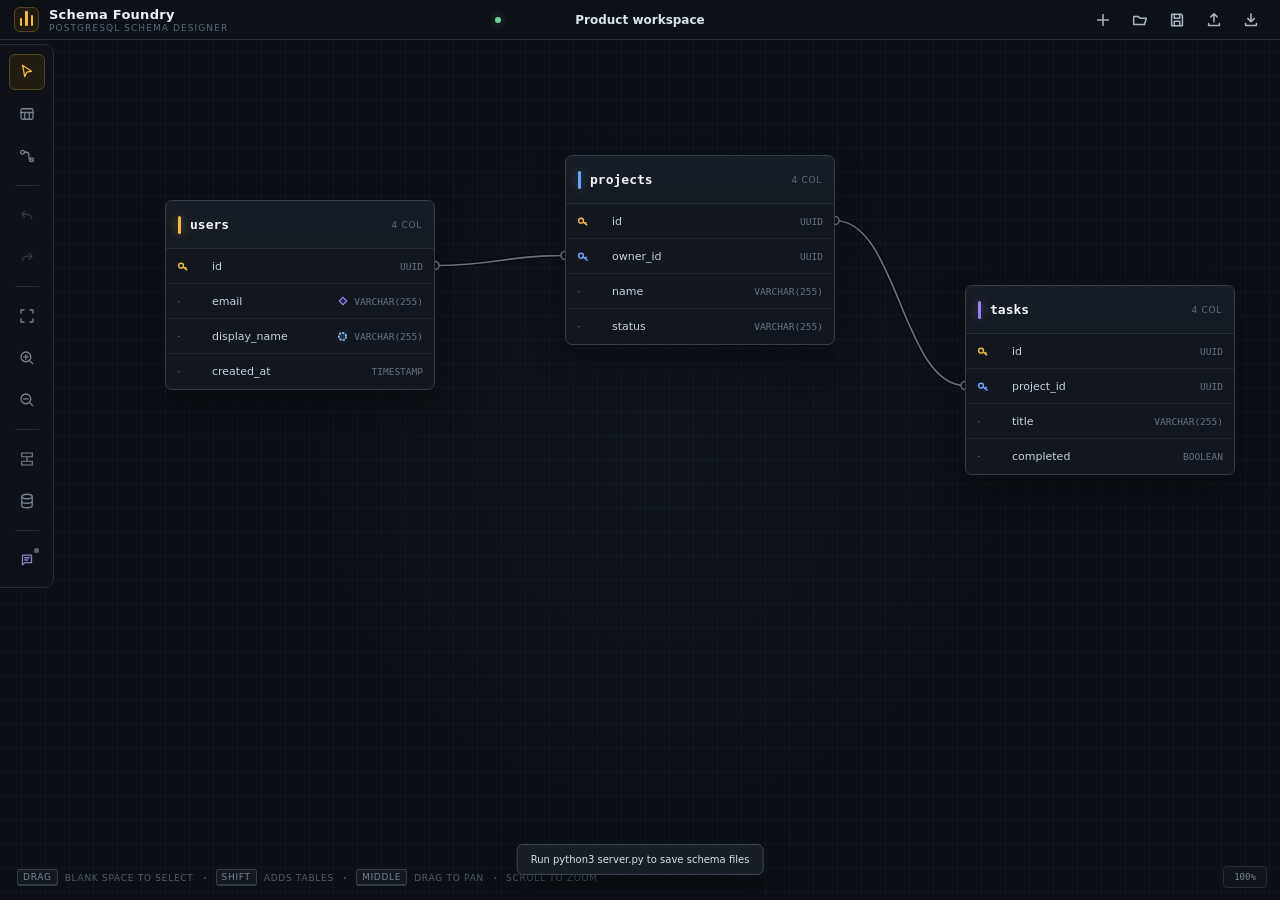
==== commit 4b59d853: "Add embedded OpenCode schema assistant" ====
--- a/src/schema_foundry/web/index.html
+++ b/src/schema_foundry/web/index.html
@@ -54,7 +54,7 @@
       </header>
 
       <main class="main-layout" id="main-layout">
-        <aside class="tool-rail" aria-label="Diagram tools">
+        <aside class="tool-rail" id="tool-rail" aria-label="Diagram tools">
           <button class="rail-button active" id="select-tool" type="button" data-tooltip="Select and move" aria-label="Select and move">
             <svg viewBox="0 0 24 24" aria-hidden="true"><path d="m6 3 12 8-6.3 1.2L9 18Z" /></svg>
           </button>
@@ -87,6 +87,11 @@
           </button>
           <button class="rail-button" id="postgres-button" type="button" data-tooltip="PostgreSQL sync" aria-label="PostgreSQL sync">
             <svg viewBox="0 0 24 24" aria-hidden="true"><ellipse cx="12" cy="6" rx="7" ry="3"/><path d="M5 6v6c0 1.7 3.1 3 7 3s7-1.3 7-3V6M5 12v6c0 1.7 3.1 3 7 3s7-1.3 7-3v-6"/></svg>
+          </button>
+          <div class="rail-divider"></div>
+          <button class="rail-button ai-rail-button" id="ai-button" type="button" data-tooltip="AI schema assistant" aria-label="AI schema assistant" aria-expanded="false">
+            <svg viewBox="0 0 24 24" aria-hidden="true"><path d="M6 5.5h12v10H9l-3 3v-13Z"/><path d="M9 9h6M9 12h4"/></svg>
+            <span class="ai-rail-status" id="ai-rail-status" aria-hidden="true"></span>
           </button>
         </aside>
 
@@ -166,6 +171,41 @@
           </div>
           <div class="inspector-content" id="inspector-content" hidden></div>
         </aside>
+
+        <aside class="ai-panel" id="ai-panel" aria-label="AI schema assistant" aria-hidden="true">
+          <header class="ai-panel-head">
+            <div>
+              <span class="eyebrow">Foundry copilot</span>
+              <h2>Schema assistant</h2>
+            </div>
+            <span class="ai-status-pill" id="ai-status-pill">Checking</span>
+            <button class="icon-button" id="ai-new-chat" type="button" data-tooltip="New chat" aria-label="New chat">
+              <svg viewBox="0 0 20 20" aria-hidden="true"><path d="M10 4v12M4 10h12"/></svg>
+            </button>
+            <button class="icon-button" id="ai-settings-button" type="button" data-tooltip="Provider settings" aria-label="Provider settings">
+              <svg viewBox="0 0 20 20" aria-hidden="true"><circle cx="10" cy="10" r="3"/><path d="M10 2.5v2M10 15.5v2M2.5 10h2M15.5 10h2M4.7 4.7l1.4 1.4M13.9 13.9l1.4 1.4M15.3 4.7l-1.4 1.4M6.1 13.9l-1.4 1.4"/></svg>
+            </button>
+            <button class="icon-button" id="ai-close-button" type="button" aria-label="Close AI assistant">×</button>
+          </header>
+          <div class="ai-context-bar">
+            <label>Model<select id="ai-model-select" disabled><option value="">Connect a provider</option></select></label>
+            <label>Access<select id="ai-access-select"><option value="metadata" selected>Metadata</option><option value="schema">Schema</option><option value="data">Data</option></select></label>
+            <label class="ai-sql-policy" id="ai-sql-policy-wrap" hidden>SQL policy<select id="ai-sql-policy"><option value="disabled" selected>Disabled</option><option value="ask">Ask each time</option><option value="allow-session">Allow for session</option></select></label>
+            <p id="ai-access-disclosure">Only schema names and basic counts are sent to the selected external AI provider.</p>
+            <p class="ai-function-caveat" id="ai-function-caveat" hidden>Queries run read-only, but PostgreSQL functions can have side effects outside the database.</p>
+          </div>
+          <div class="ai-messages" id="ai-messages" aria-live="polite">
+            <div class="ai-empty-state">
+              <span class="ai-empty-mark">AI</span>
+              <strong>Design with a second set of eyes</strong>
+              <p id="ai-empty-copy">Ask about the active design. Proposed changes and database operations always wait for your confirmation.</p>
+            </div>
+          </div>
+          <form class="ai-composer" id="ai-composer">
+            <textarea id="ai-input" rows="2" placeholder="Ask about this schema..." aria-label="Message AI assistant"></textarea>
+            <button class="button button-primary" id="ai-send-button" type="submit">Send</button>
+          </form>
+        </aside>
       </main>
     </div>
 
@@ -392,6 +432,21 @@
       </div>
     </dialog>
 
+    <dialog id="ai-settings-dialog" class="schema-dialog">
+      <div class="schema-dialog-panel ai-settings-panel">
+        <header class="schema-dialog-head">
+          <div>
+            <span class="eyebrow">External AI providers</span>
+            <h2>Assistant settings</h2>
+            <p>Prompts and the access context you select are disclosed to the chosen provider. Schema Foundry sends requests only through its local API.</p>
+          </div>
+          <button class="dialog-close" id="ai-settings-close" type="button" aria-label="Close">×</button>
+        </header>
+        <div class="ai-settings-status" id="ai-settings-status"></div>
+        <div class="ai-providers" id="ai-providers"></div>
+      </div>
+    </dialog>
+
     <input id="sql-file-input" type="file" accept=".sql,text/sql,application/sql,text/plain" hidden />
     <div class="object-icon-menu" id="object-icon-menu" role="menu" hidden></div>
     <div class="app-tooltip" id="app-tooltip" role="tooltip" hidden></div>
--- a/src/schema_foundry/web/styles.css
+++ b/src/schema_foundry/web/styles.css
@@ -81,7 +81,8 @@
 .main-layout { position: relative; min-height: 0; overflow: hidden; }
 .main-layout.inspector-collapsed .inspector { visibility: hidden; opacity: 0; pointer-events: none; transform: translate3d(100%, 0, 0); transition: visibility 0s .26s, opacity .22s ease-out, transform .26s cubic-bezier(.22, 1, .36, 1); }
 
-.tool-rail { position: absolute; z-index: 10; top: 0; left: 0; display: flex; width: 54px; flex-direction: column; align-items: center; gap: 6px; margin-top: 4px; padding: 9px 0; border: 1px solid var(--line); border-left: 0; border-radius: 0 9px 9px 0; background: #0e1218; }
+.tool-rail { position: absolute; z-index: 10; top: 0; left: 0; display: flex; width: 54px; flex-direction: column; align-items: center; gap: 6px; margin-top: 4px; padding: 9px 0; border: 1px solid var(--line); border-left: 0; border-radius: 0 9px 9px 0; background: #0e1218; transition: visibility 0s, opacity .16s, transform .2s ease; }
+.main-layout.ai-open .tool-rail { visibility: hidden; opacity: 0; pointer-events: none; transform: translate3d(-100%, 0, 0); transition: visibility 0s .2s, opacity .16s, transform .2s ease; }
 .rail-button { position: relative; display: grid; place-items: center; width: 36px; height: 36px; padding: 0; border: 1px solid transparent; border-radius: 6px; background: transparent; cursor: pointer; color: #778393; }
 .rail-button svg { width: 18px; fill: none; stroke: currentColor; stroke-width: 1.7; stroke-linecap: round; stroke-linejoin: round; }
 .rail-button:hover { color: var(--text); background: var(--panel-2); }
@@ -89,6 +90,10 @@
 .rail-button:disabled { opacity: .3; cursor: not-allowed; }
 .rail-button:disabled:hover { color: #778393; background: transparent; }
 .rail-divider { width: 24px; height: 1px; margin: 5px 0; background: var(--line); }
+.ai-rail-button { color: #8c82bf; }
+.ai-rail-button.active { color: #b9a7ff; border-color: #51477d; background: #1d1930; }
+.ai-rail-status { position: absolute; top: 5px; right: 5px; width: 5px; height: 5px; border-radius: 50%; background: #5a6270; }
+.ai-rail-status.available { background: #72d4a0; box-shadow: 0 0 7px rgba(114, 212, 160, .7); }
 
 .app-tooltip { position: fixed; z-index: 1000; width: max-content; max-width: min(260px, calc(100vw - 16px)); padding: 5px 8px; pointer-events: none; opacity: 0; border: 1px solid var(--line); border-radius: 4px; color: #cdd5df; background: #171c24; box-shadow: 0 5px 16px rgba(0, 0, 0, .28); font-size: 10px; line-height: 1.35; white-space: normal; transition: opacity .15s, transform .15s; }
 .app-tooltip[data-placement="right"] { transform: translateX(-4px); }
@@ -198,6 +203,45 @@
 .schema-stats dd { margin: 5px 0 0; color: #c2cad4; font: 15px ui-monospace, monospace; }
 
 .inspector-content { min-width: 0; padding-bottom: 24px; }
+
+.ai-panel { position: absolute; z-index: 28; top: 4px; left: 0; display: grid; grid-template-rows: auto auto minmax(0, 1fr) auto; width: min(430px, calc(100vw - 66px)); height: calc(100% - 11px); overflow: hidden; visibility: hidden; opacity: 0; transform: translate3d(-100%, 0, 0); border: 1px solid #39354f; border-left: 0; border-radius: 0 10px 10px 0; background: #0e1118; box-shadow: 24px 0 60px rgba(0, 0, 0, .52); transition: visibility 0s .25s, opacity .2s, transform .25s cubic-bezier(.22, 1, .36, 1); }
+.ai-panel.open { visibility: visible; opacity: 1; transform: translate3d(0, 0, 0); transition-delay: 0s; }
+.ai-panel-head { display: grid; grid-template-columns: minmax(0, 1fr) auto auto auto auto; align-items: center; gap: 7px; min-height: 61px; padding: 9px 11px 9px 16px; border-bottom: 1px solid #29263a; background: radial-gradient(circle at 20% 0, rgba(113, 91, 190, .18), transparent 55%), #12141e; }
+.ai-panel-head .eyebrow { margin-bottom: 3px; color: #8f83ba; }
+.ai-panel-head h2 { margin: 0; font-size: 14px; letter-spacing: .01em; }
+.ai-panel-head .icon-button { width: 29px; height: 29px; }
+.ai-panel-head .icon-button:last-child { font-size: 18px; }
+.ai-status-pill { padding: 4px 6px; border: 1px solid #343746; border-radius: 999px; color: #737b8a; background: #151924; font-size: 7px; text-transform: uppercase; letter-spacing: .08em; }
+.ai-status-pill.available { color: #83d8ab; border-color: #315b48; background: #12231c; }
+.ai-context-bar { display: grid; grid-template-columns: minmax(0, 1.4fr) minmax(0, .8fr); gap: 8px; padding: 11px 13px; border-bottom: 1px solid #252938; background: #11151d; }
+.ai-context-bar label { display: grid; gap: 5px; color: #778191; font-size: 8px; text-transform: uppercase; letter-spacing: .08em; }
+.ai-context-bar select { min-width: 0; height: 31px; padding: 0 7px; border: 1px solid #313847; border-radius: 5px; outline: 0; color: #cdd4df; background: #0b0f15; font-size: 9px; text-transform: none; letter-spacing: 0; }
+.ai-context-bar select:focus { border-color: #7666b6; }
+.ai-context-bar .ai-sql-policy { grid-column: 1 / -1; }
+.ai-context-bar p { grid-column: 1 / -1; margin: 0; color: #677283; font-size: 8px; line-height: 1.45; }
+.ai-context-bar .ai-function-caveat { padding: 6px 7px; border-left: 2px solid #ad8540; color: #b69b6b; background: #1b1811; }
+.ai-messages { min-height: 0; overflow-y: auto; padding: 18px 14px; scrollbar-width: thin; scrollbar-color: #414757 transparent; }
+.ai-empty-state { display: grid; justify-items: center; max-width: 285px; margin: 54px auto 0; color: #8993a2; text-align: center; }
+.ai-empty-mark { display: grid; place-items: center; width: 48px; height: 48px; margin-bottom: 14px; border: 1px solid #514979; border-radius: 14px 5px 14px 5px; color: #c4b6ff; background: linear-gradient(145deg, #24203a, #171525); box-shadow: 0 12px 35px rgba(59, 46, 104, .3); font: 750 11px ui-monospace, monospace; }
+.ai-empty-state strong { color: #d6dbe4; font-size: 12px; }
+.ai-empty-state p { margin: 8px 0 0; color: #687383; font-size: 10px; line-height: 1.55; }
+.ai-message { display: grid; gap: 5px; max-width: 88%; margin-bottom: 14px; }
+.ai-message > span { color: #687384; font-size: 7px; text-transform: uppercase; letter-spacing: .11em; }
+.ai-message p { margin: 0; padding: 10px 11px; border: 1px solid #2c3340; border-radius: 4px 11px 11px 11px; color: #cbd3dd; background: #171c24; font-size: 10px; line-height: 1.55; white-space: pre-wrap; overflow-wrap: anywhere; }
+.ai-message.user { justify-items: end; margin-left: auto; }
+.ai-message.user p { border-color: #514979; border-radius: 11px 4px 11px 11px; color: #e2dcfa; background: #211d32; }
+.ai-message.tool { max-width: 100%; }
+.ai-message.tool p { color: #aeb9c7; background: #0c1117; font: 9px/1.55 ui-monospace, monospace; }
+.ai-action-card { display: grid; gap: 8px; margin: 8px 0 16px 22px; padding: 11px; border: 1px solid #4a426e; border-radius: 7px; background: linear-gradient(135deg, rgba(71, 58, 116, .18), rgba(19, 22, 30, .95)); }
+.ai-action-card > strong { color: #d9d1f7; font: 700 10px ui-monospace, monospace; text-transform: capitalize; }
+.ai-action-card > p { margin: 0; color: #7e8897; font-size: 9px; line-height: 1.45; }
+.ai-action-card pre { max-height: 180px; margin: 0; overflow: auto; padding: 9px; border: 1px solid #29313c; border-radius: 4px; color: #bdc8d6; background: #090d12; font: 9px/1.5 ui-monospace, monospace; white-space: pre-wrap; overflow-wrap: anywhere; }
+.ai-action-card .button { justify-self: start; }
+.ai-action-card .ai-action-error { color: #e4939b; }
+.ai-composer { display: grid; grid-template-columns: minmax(0, 1fr) auto; align-items: end; gap: 8px; padding: 11px 12px; border-top: 1px solid #292e3a; background: #11151d; }
+.ai-composer textarea { min-height: 42px; max-height: 130px; padding: 9px 10px; resize: vertical; border: 1px solid #343b49; border-radius: 7px; outline: 0; color: #e0e5ec; background: #0a0e14; font: 10px/1.45 inherit; }
+.ai-composer textarea:focus { border-color: #7666b6; box-shadow: 0 0 0 2px rgba(118, 102, 182, .1); }
+.ai-composer .button { height: 34px; }
 .inspector-head { position: sticky; z-index: 6; top: 0; display: grid; grid-template-columns: minmax(0, 1fr) auto; grid-template-rows: auto auto; align-content: center; gap: 1px 9px; width: 100%; min-width: 0; height: var(--pane-header-height); padding: 5px 10px 5px 14px; border-bottom: 1px solid var(--line); background: #10141a; box-shadow: 0 7px 14px rgba(7, 10, 14, .18); cursor: pointer; transition: background .15s, box-shadow .15s; }
 .inspector-head:hover, .inspector-head:focus-within { background: #171d25; }
 .inspector-head-toggle { position: absolute; z-index: 0; inset: 0; padding: 0; border: 0; outline: 0; background: transparent; cursor: pointer; }
@@ -473,6 +517,7 @@
 #postgres-dialog { width: min(680px, calc(100vw - 32px)); }
 #postgres-profile-dialog, #database-object-editor-dialog { width: min(590px, calc(100vw - 32px)); }
 #migration-dialog { width: min(820px, calc(100vw - 32px)); }
+#ai-settings-dialog { width: min(660px, calc(100vw - 32px)); }
 .postgres-dialog-panel { width: 100%; }
 .postgres-profiles { display: grid; gap: 8px; max-height: 310px; padding: 14px 16px; overflow-y: auto; }
 .postgres-empty { padding: 28px 18px; border: 1px dashed #303947; border-radius: 7px; color: #677383; text-align: center; font-size: 11px; }
@@ -515,11 +560,29 @@
 .destructive-confirmation[hidden] { display: none; }
 .destructive-confirmation input { width: auto; height: auto; margin: 0; accent-color: var(--danger); }
 
+.ai-settings-panel { min-height: 250px; }
+.ai-settings-status { min-height: 18px; padding: 11px 16px 0; color: #8b94a3; font-size: 9px; }
+.ai-providers { display: grid; gap: 9px; max-height: min(500px, 62vh); padding: 13px 16px 18px; overflow-y: auto; }
+.ai-provider-card { display: grid; grid-template-columns: minmax(0, 1fr) auto; gap: 9px; padding: 12px; border: 1px solid #303746; border-radius: 7px; background: #151a22; }
+.ai-provider-heading { display: flex; align-items: center; justify-content: space-between; gap: 10px; grid-column: 1 / -1; }
+.ai-provider-heading strong { color: #d9dfe7; font-size: 11px; }
+.ai-provider-heading span { color: #757f8e; font-size: 8px; text-transform: uppercase; letter-spacing: .08em; }
+.ai-provider-heading span.connected { color: #75d3a0; }
+.ai-provider-card > .button { grid-column: 2; }
+.ai-provider-card > p { grid-column: 1 / -1; margin: 0; color: #707b8b; font-size: 9px; }
+.ai-auth-form { grid-column: 1 / -1; display: grid; grid-template-columns: minmax(90px, .6fr) minmax(140px, 1fr) auto; align-items: center; gap: 7px; padding-top: 8px; border-top: 1px solid #262d38; }
+.ai-auth-form strong { color: #8792a1; font-size: 9px; }
+.ai-auth-help { grid-column: 1 / -1; color: #b9a7ff; font-size: 9px; }
+.ai-auth-form input, .ai-oauth-completion input { height: 32px; padding: 0 9px; border: 1px solid #343e4b; border-radius: 5px; outline: 0; color: var(--text); background: #0d1117; font-size: 10px; }
+.ai-oauth-completion { display: grid; grid-template-columns: minmax(0, 1fr) auto; gap: 8px; padding: 10px; border: 1px solid #514979; border-radius: 6px; background: #1b1829; }
+.ai-oauth-completion p, .ai-oauth-completion a { grid-column: 1 / -1; margin: 0; color: #a6a0bc; font-size: 9px; line-height: 1.5; }
+.ai-oauth-completion a { color: #b9a7ff; }
+
 .toast { pointer-events: none; position: fixed; z-index: 100; left: 50%; bottom: 25px; opacity: 0; transform: translate(-50%, 10px); padding: 9px 13px; border: 1px solid #3b4552; border-radius: 6px; color: #d8dee6; background: #181e26; box-shadow: 0 12px 30px rgba(0,0,0,.4); font-size: 10px; transition: opacity .2s, transform .2s; }
 .toast.show { opacity: 1; transform: translate(-50%, 0); }
 
 @media (prefers-reduced-motion: reduce) {
-  .main-layout, .inspector, .main-layout.data-view-maximized .inspector, .main-layout.inspector-dismissed .inspector, .inspector-body, .main-layout.inspector-content-collapsed .inspector-body, .table-data-panel, .table-data-pane, .table-data-pane-content, .sql-console-pane, .sql-console-content, .app-tooltip { transition: none; }
+  .main-layout, .inspector, .ai-panel, .main-layout.data-view-maximized .inspector, .main-layout.inspector-dismissed .inspector, .inspector-body, .main-layout.inspector-content-collapsed .inspector-body, .table-data-panel, .table-data-pane, .table-data-pane-content, .sql-console-pane, .sql-console-content, .app-tooltip { transition: none; }
   .inspector-object-focus { animation: none; background: rgba(244, 185, 66, .14); box-shadow: 0 0 0 4px rgba(244, 185, 66, .12); }
 }
 
@@ -574,4 +637,10 @@
   .postgres-form-row { grid-template-columns: 1fr; }
   .relationship-pair { grid-template-columns: 18px minmax(0, 1fr) 16px minmax(0, 1fr); }
   .relationship-pair-actions { grid-column: 2 / -1; justify-content: flex-end; padding-bottom: 0; }
-}
+  .ai-panel { position: fixed; top: 41px; width: calc(100vw - 48px); height: calc(100vh - 44px); }
+  .ai-panel-head { grid-template-columns: minmax(0, 1fr) auto auto auto; }
+  .ai-status-pill { display: none; }
+  .ai-context-bar { grid-template-columns: 1fr 1fr; }
+  .ai-auth-form { grid-template-columns: 1fr; }
+  .ai-auth-form strong { margin-top: 4px; }
+}
